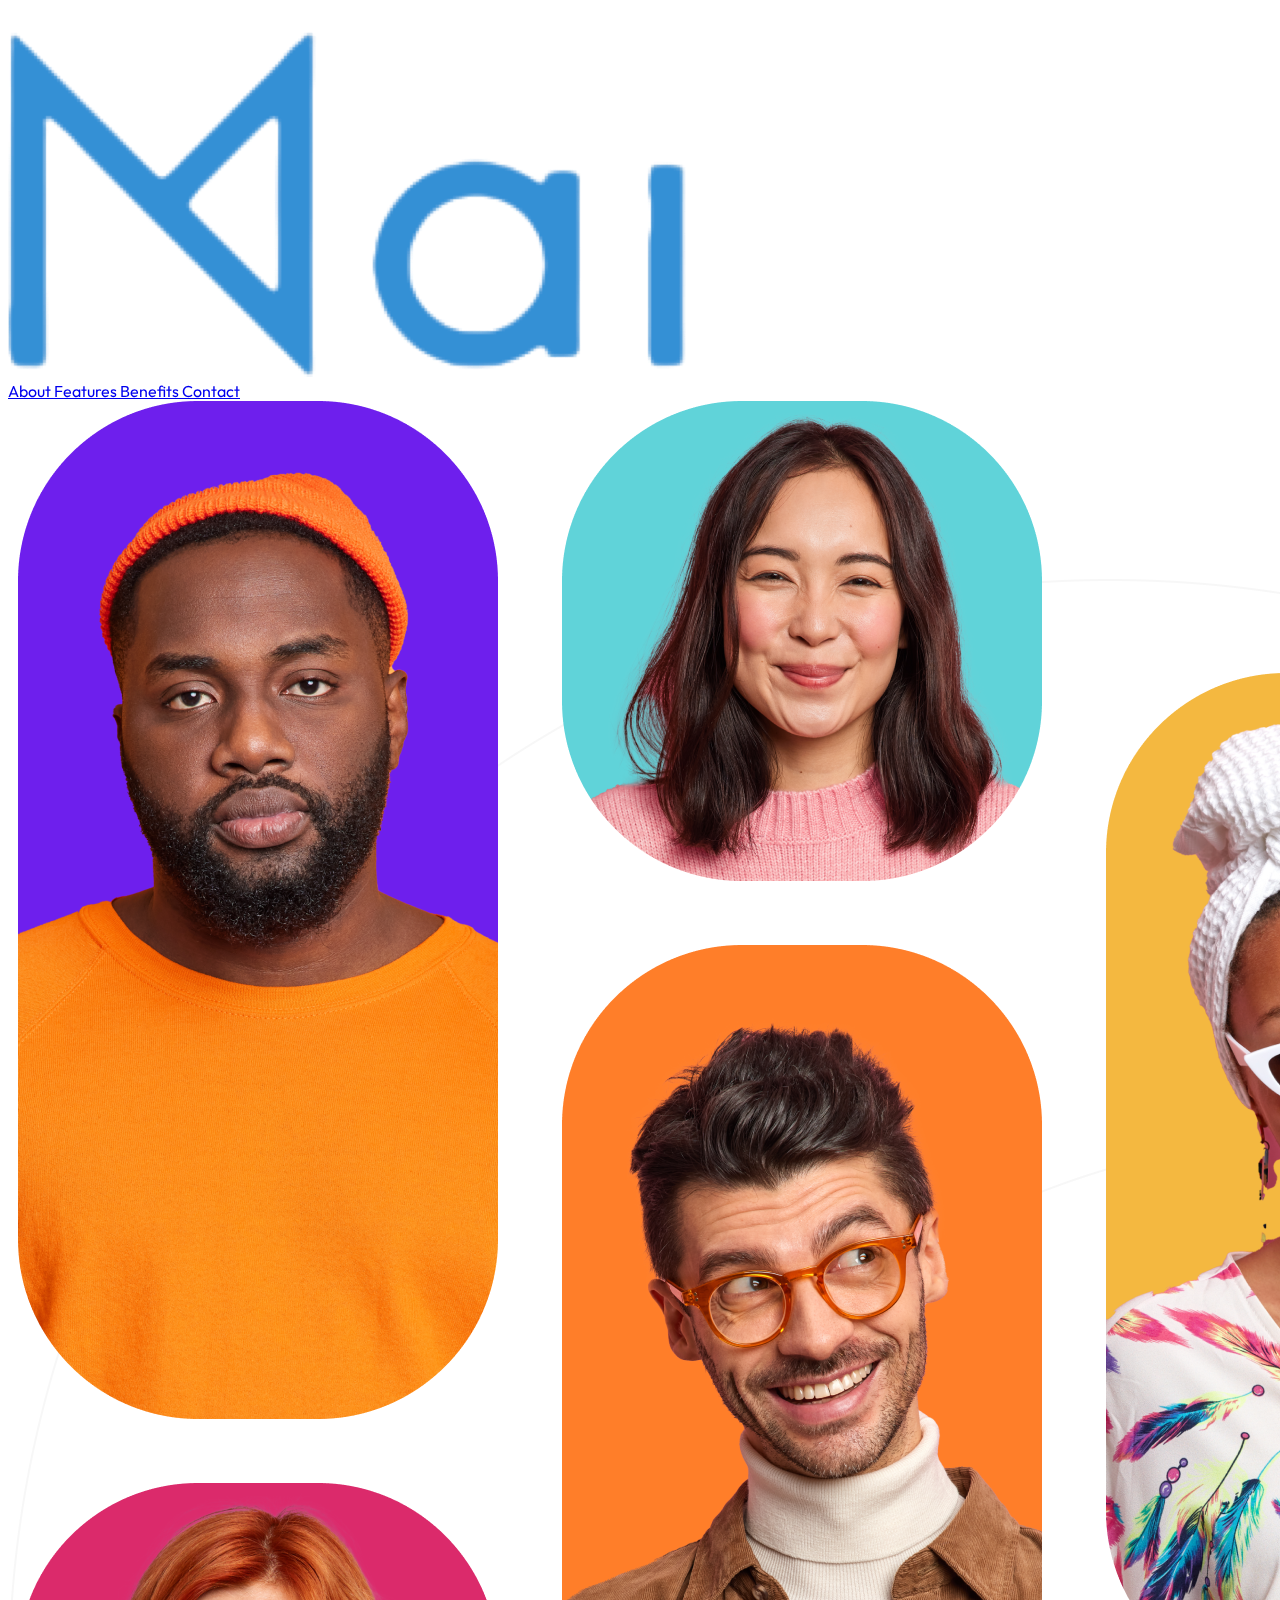
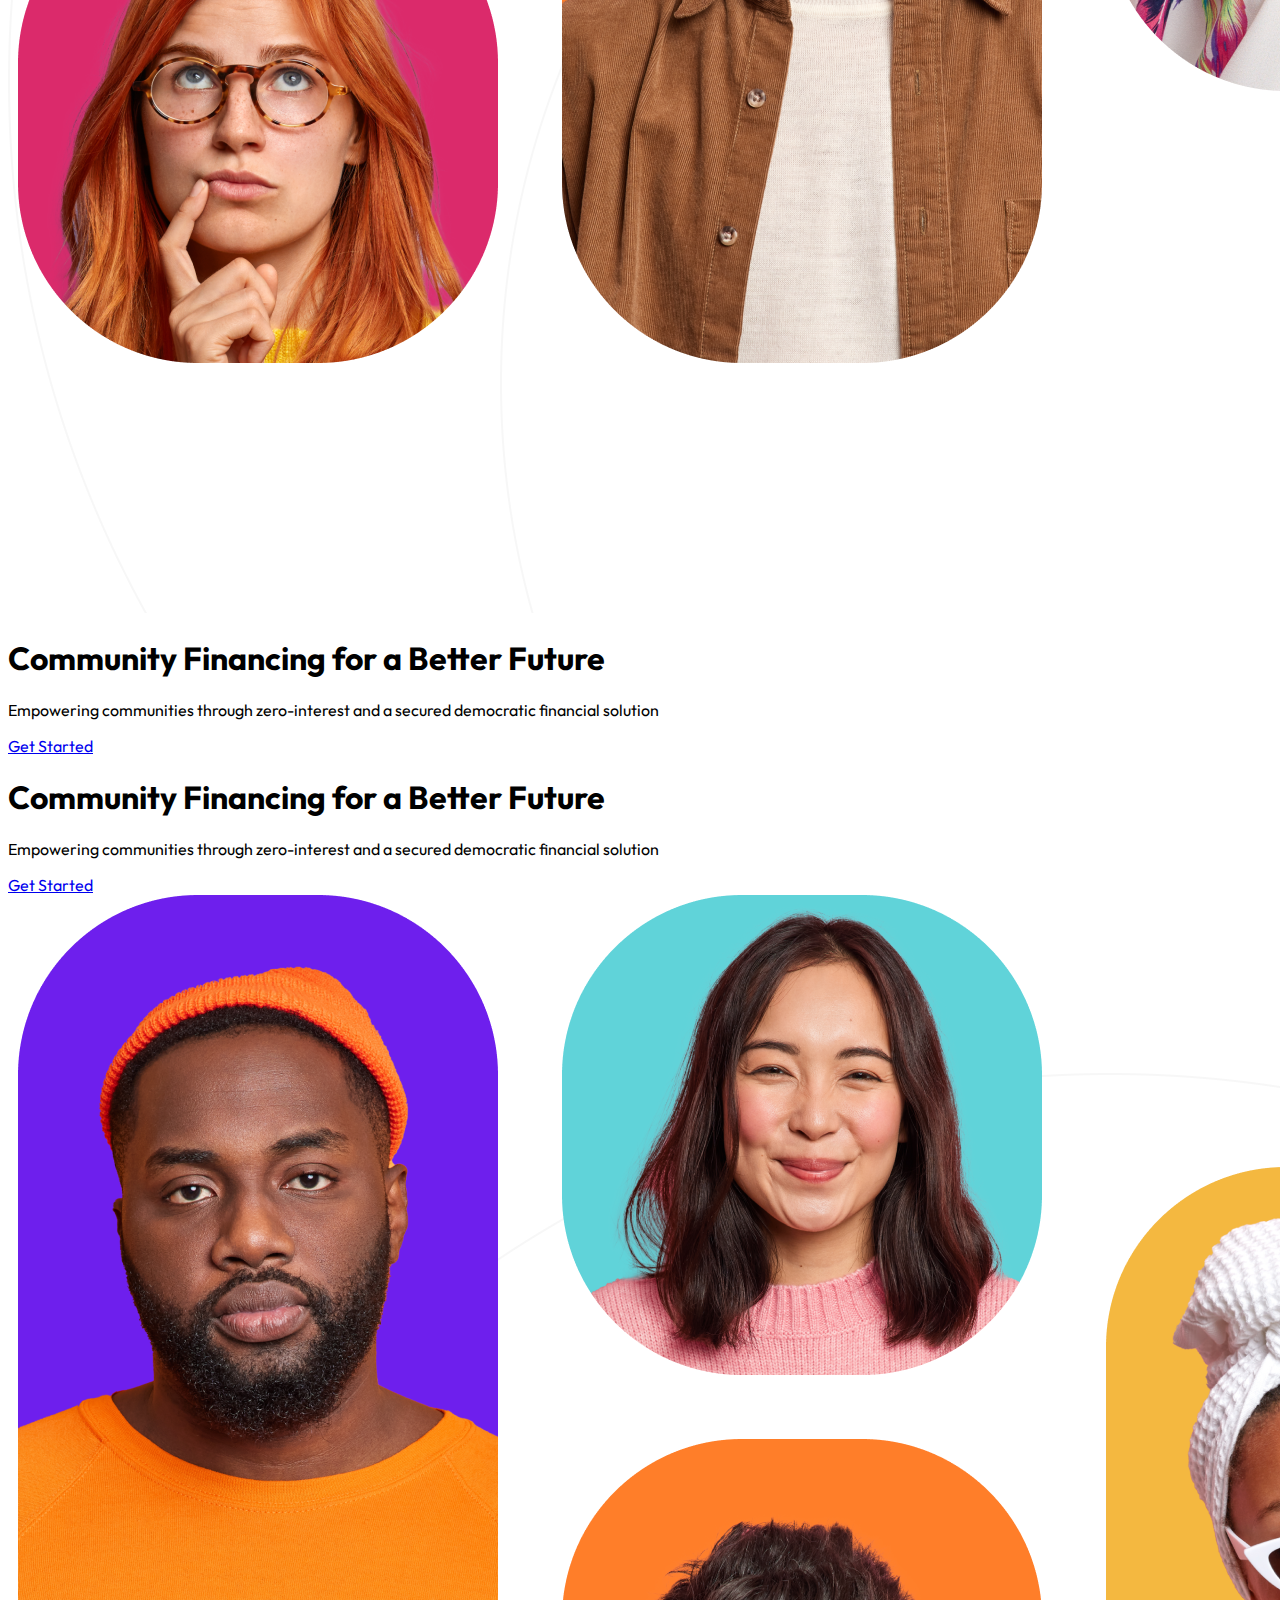
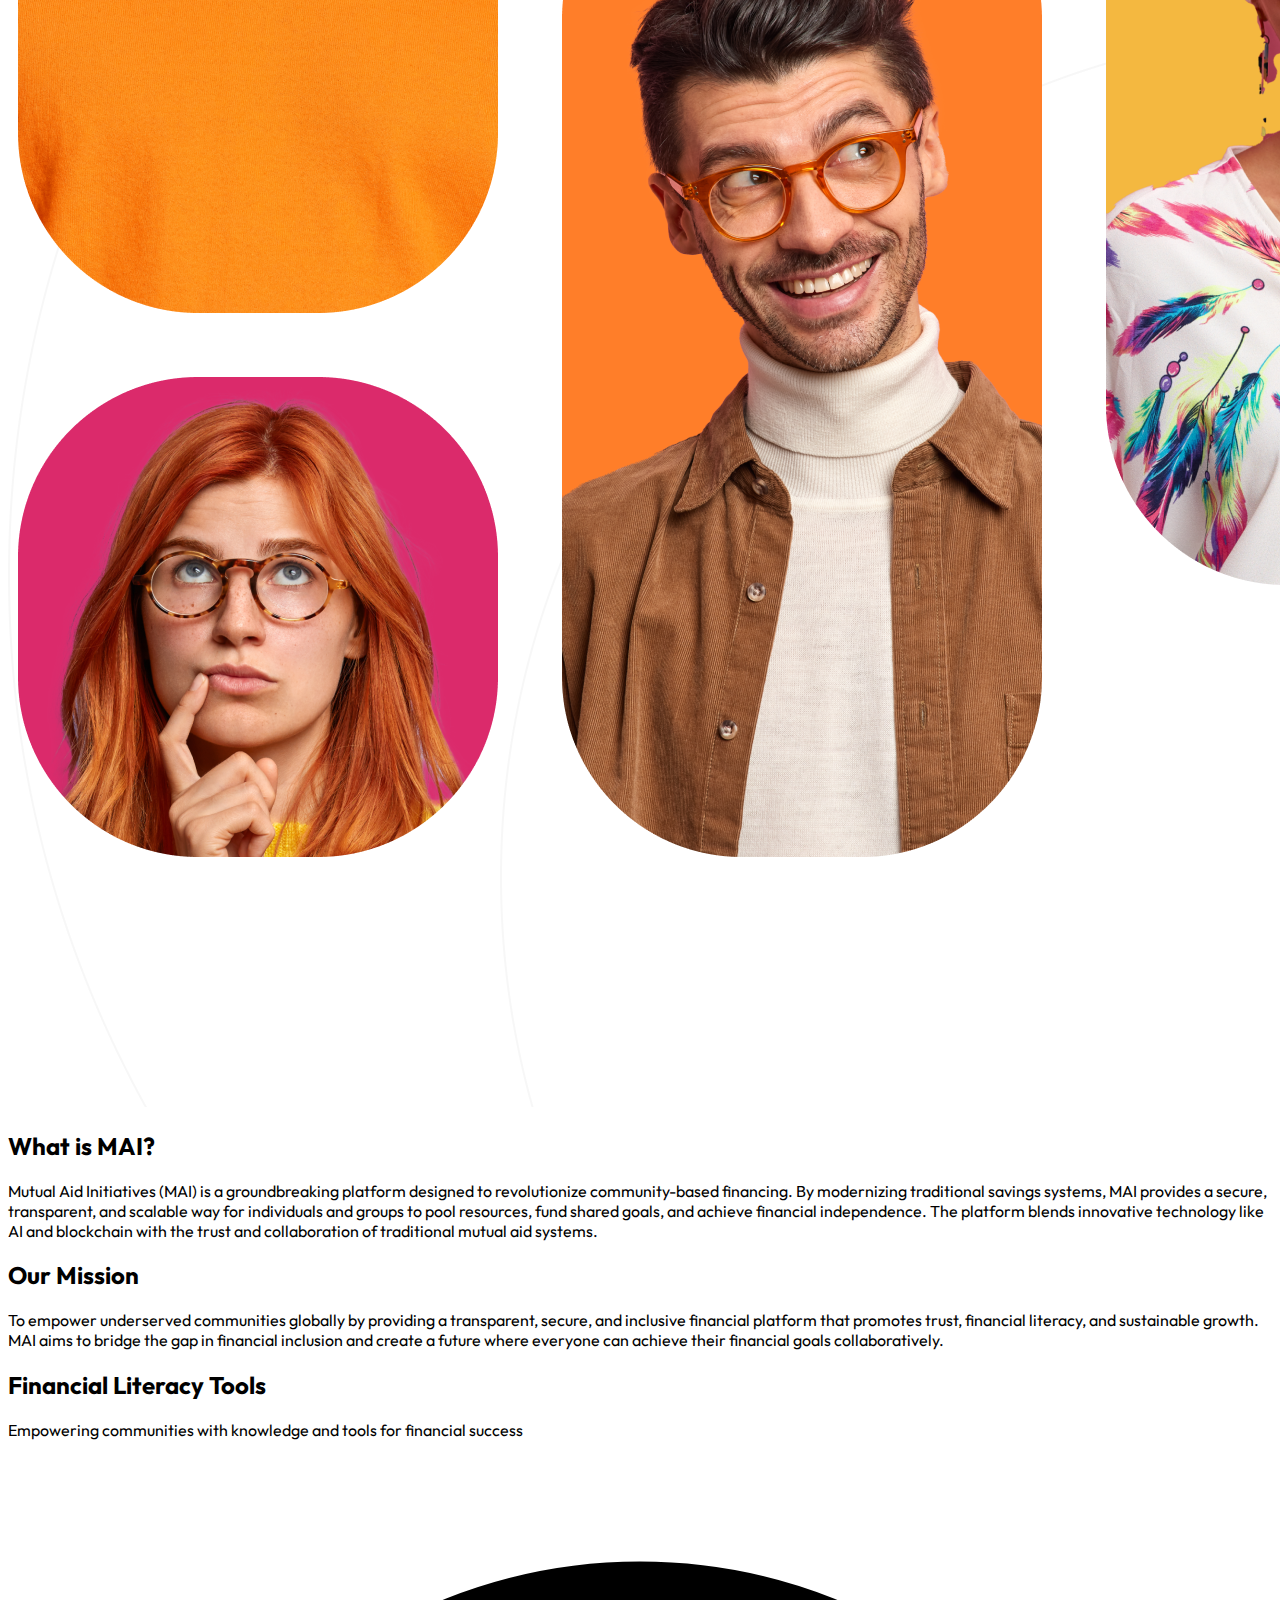
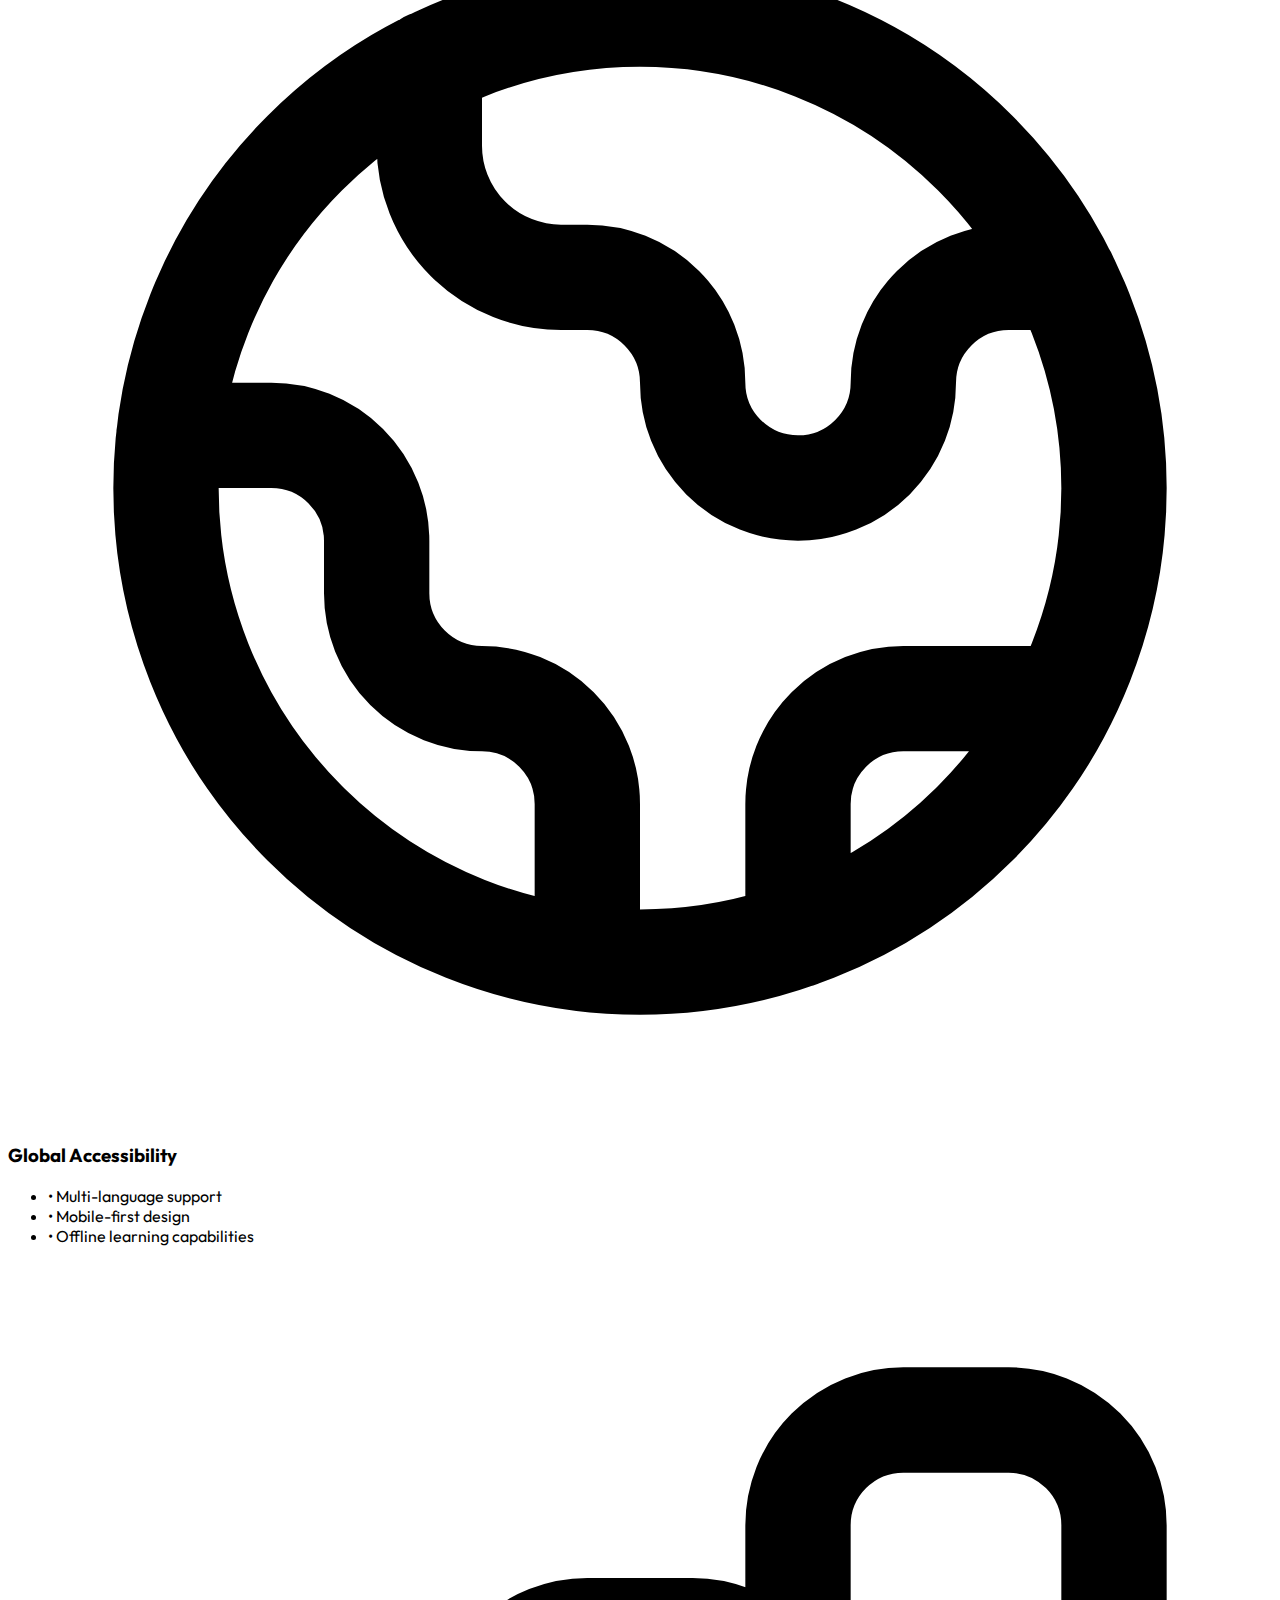
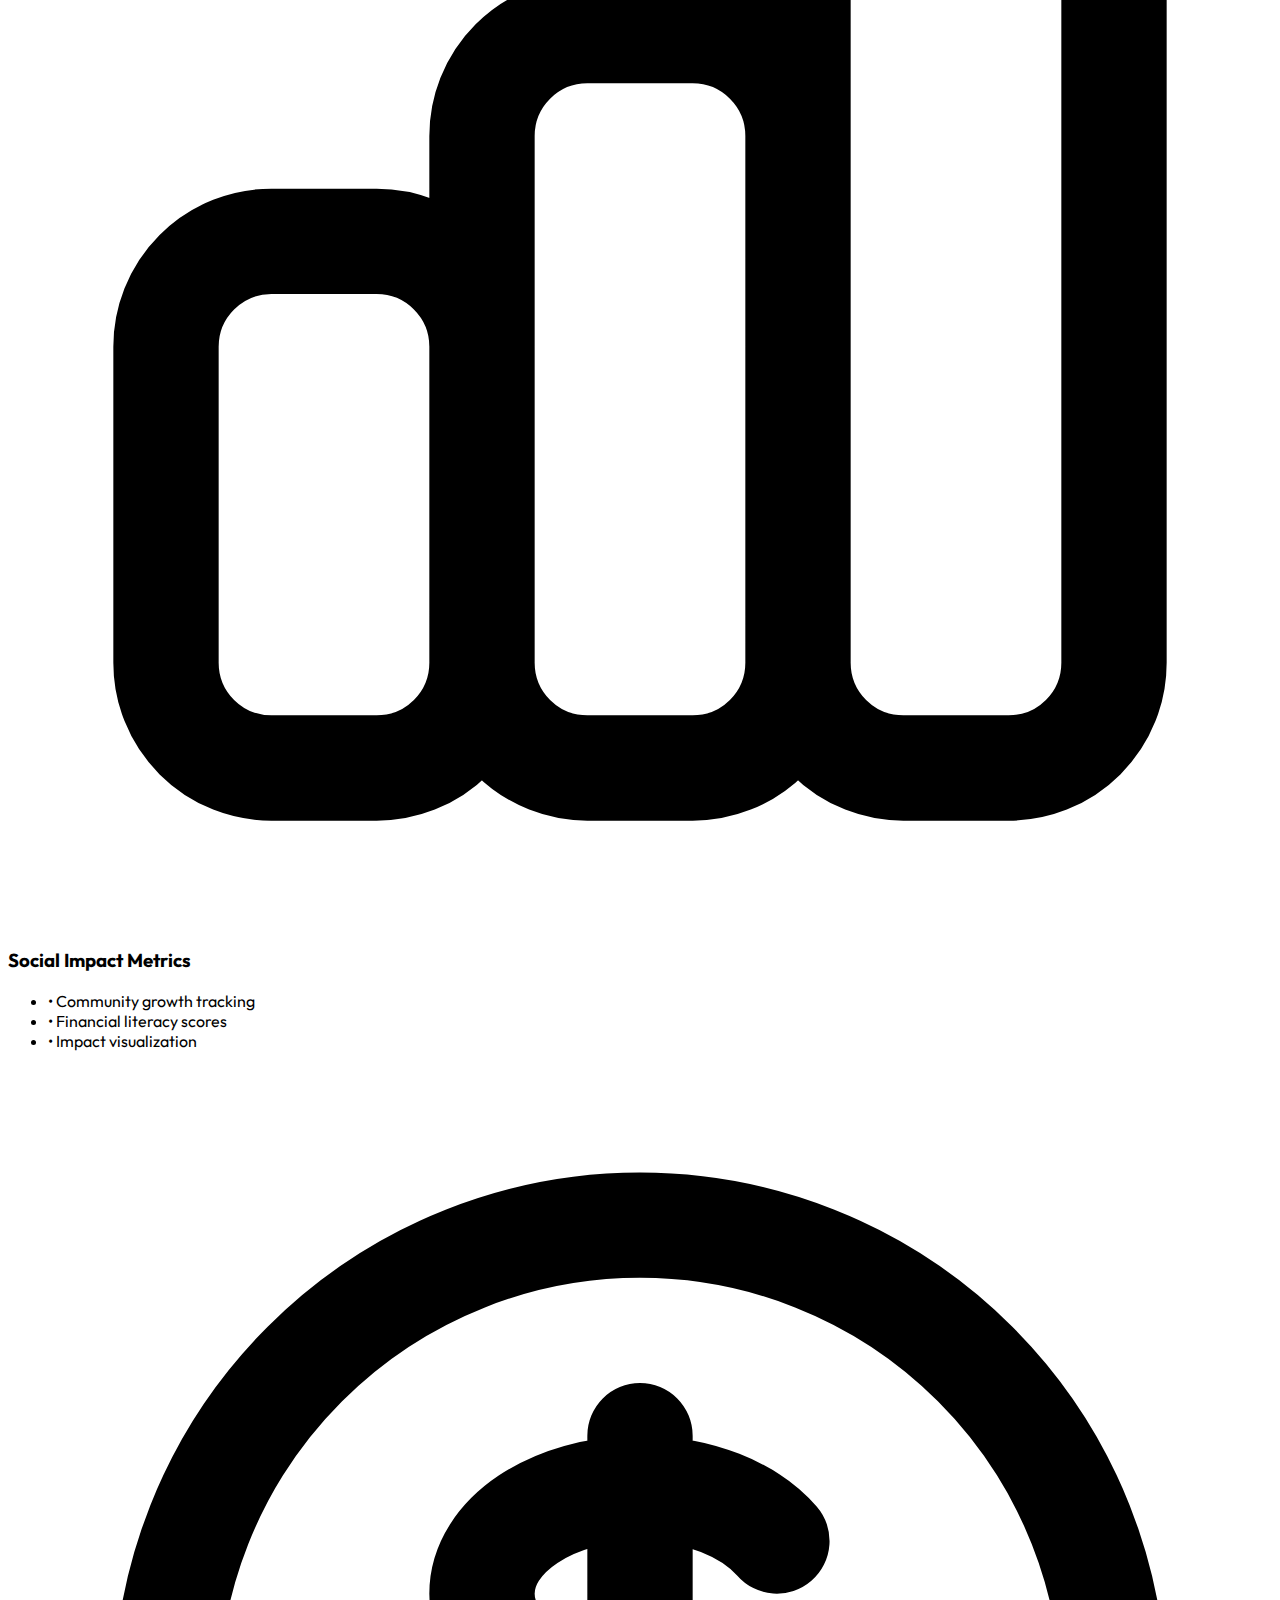
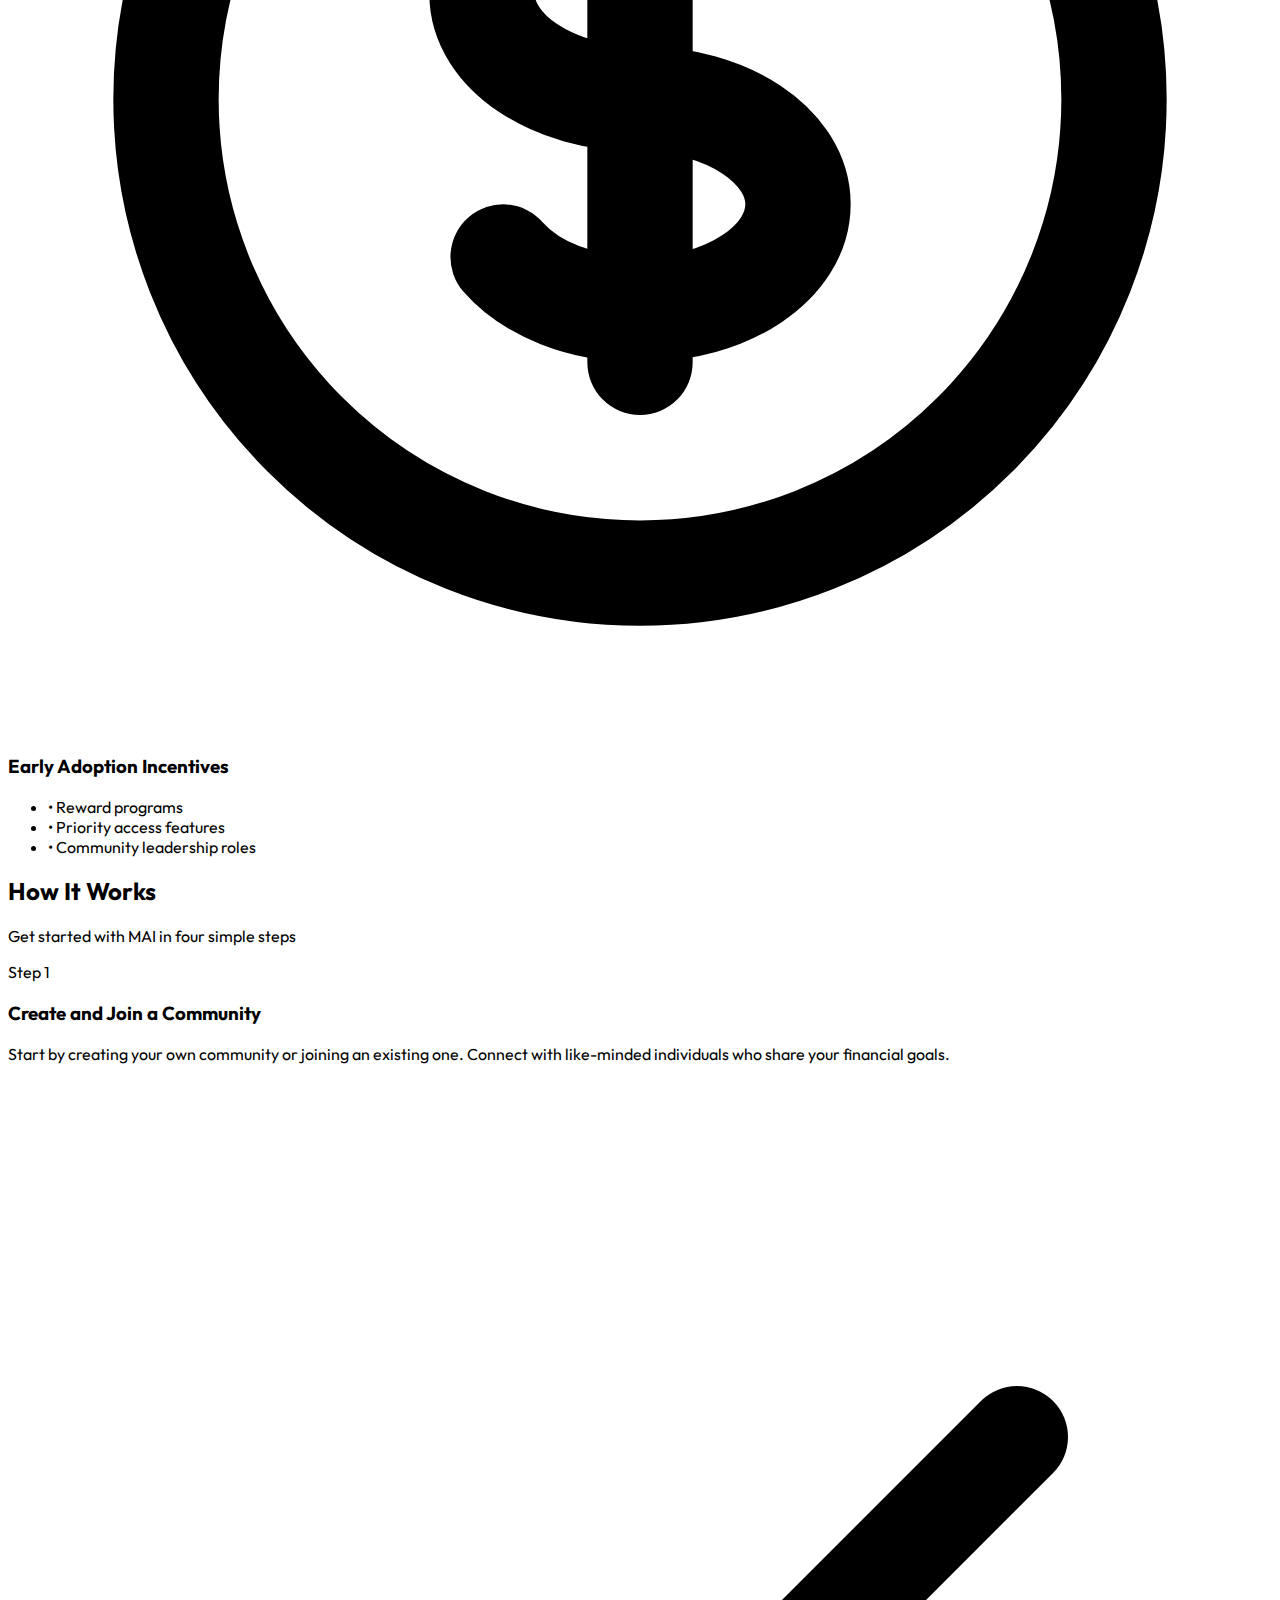
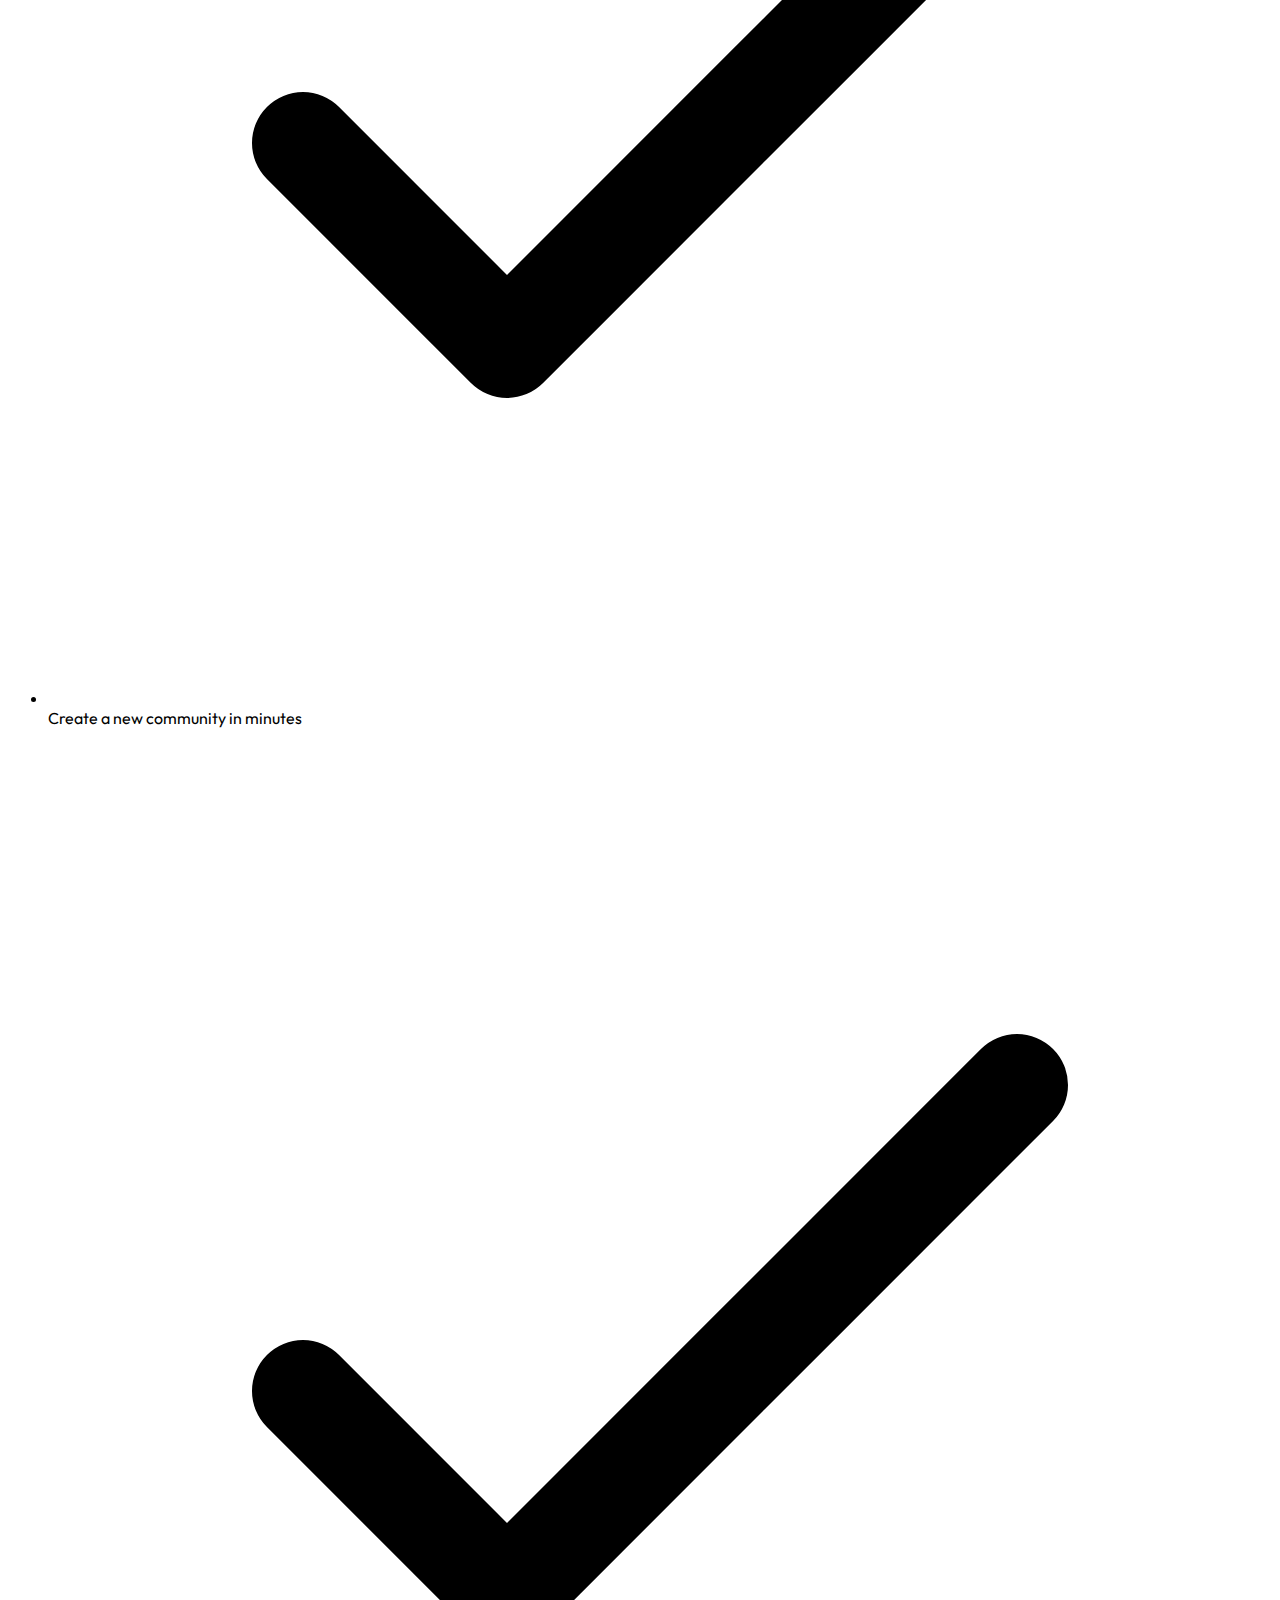
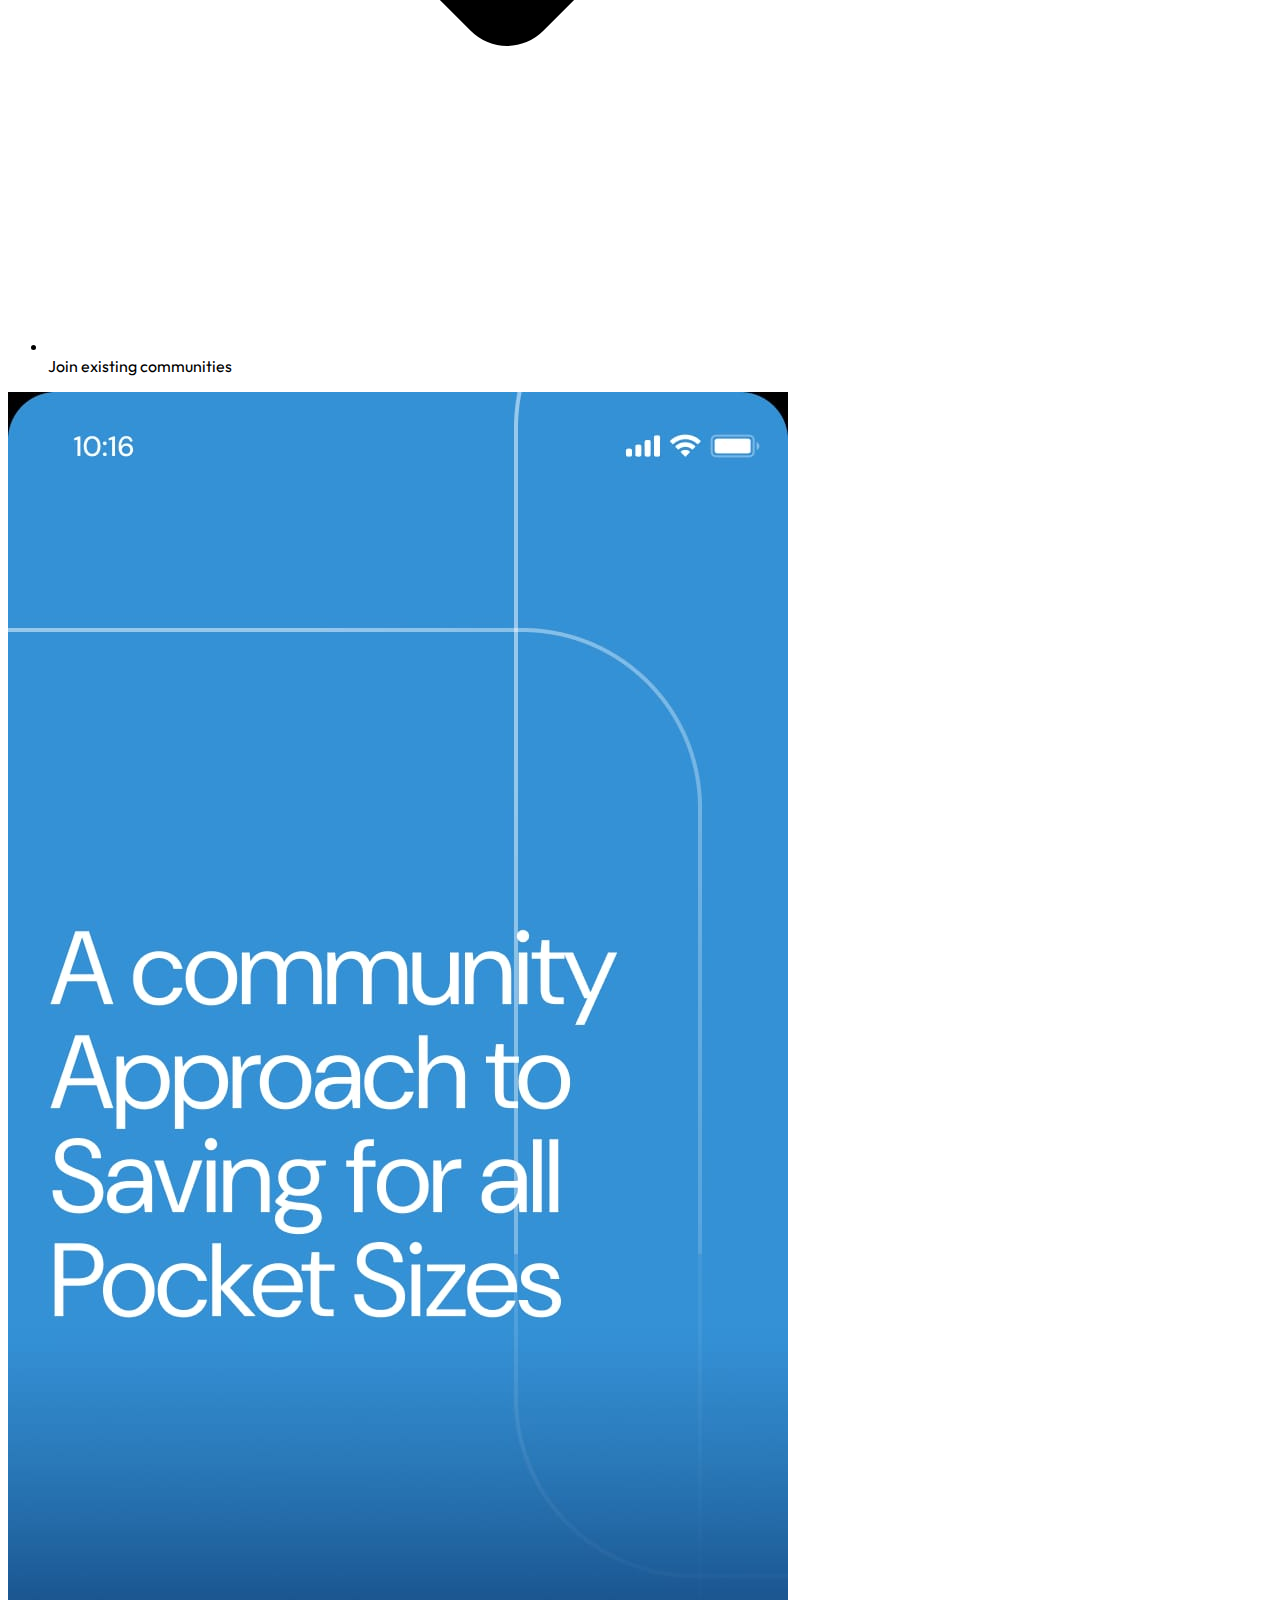
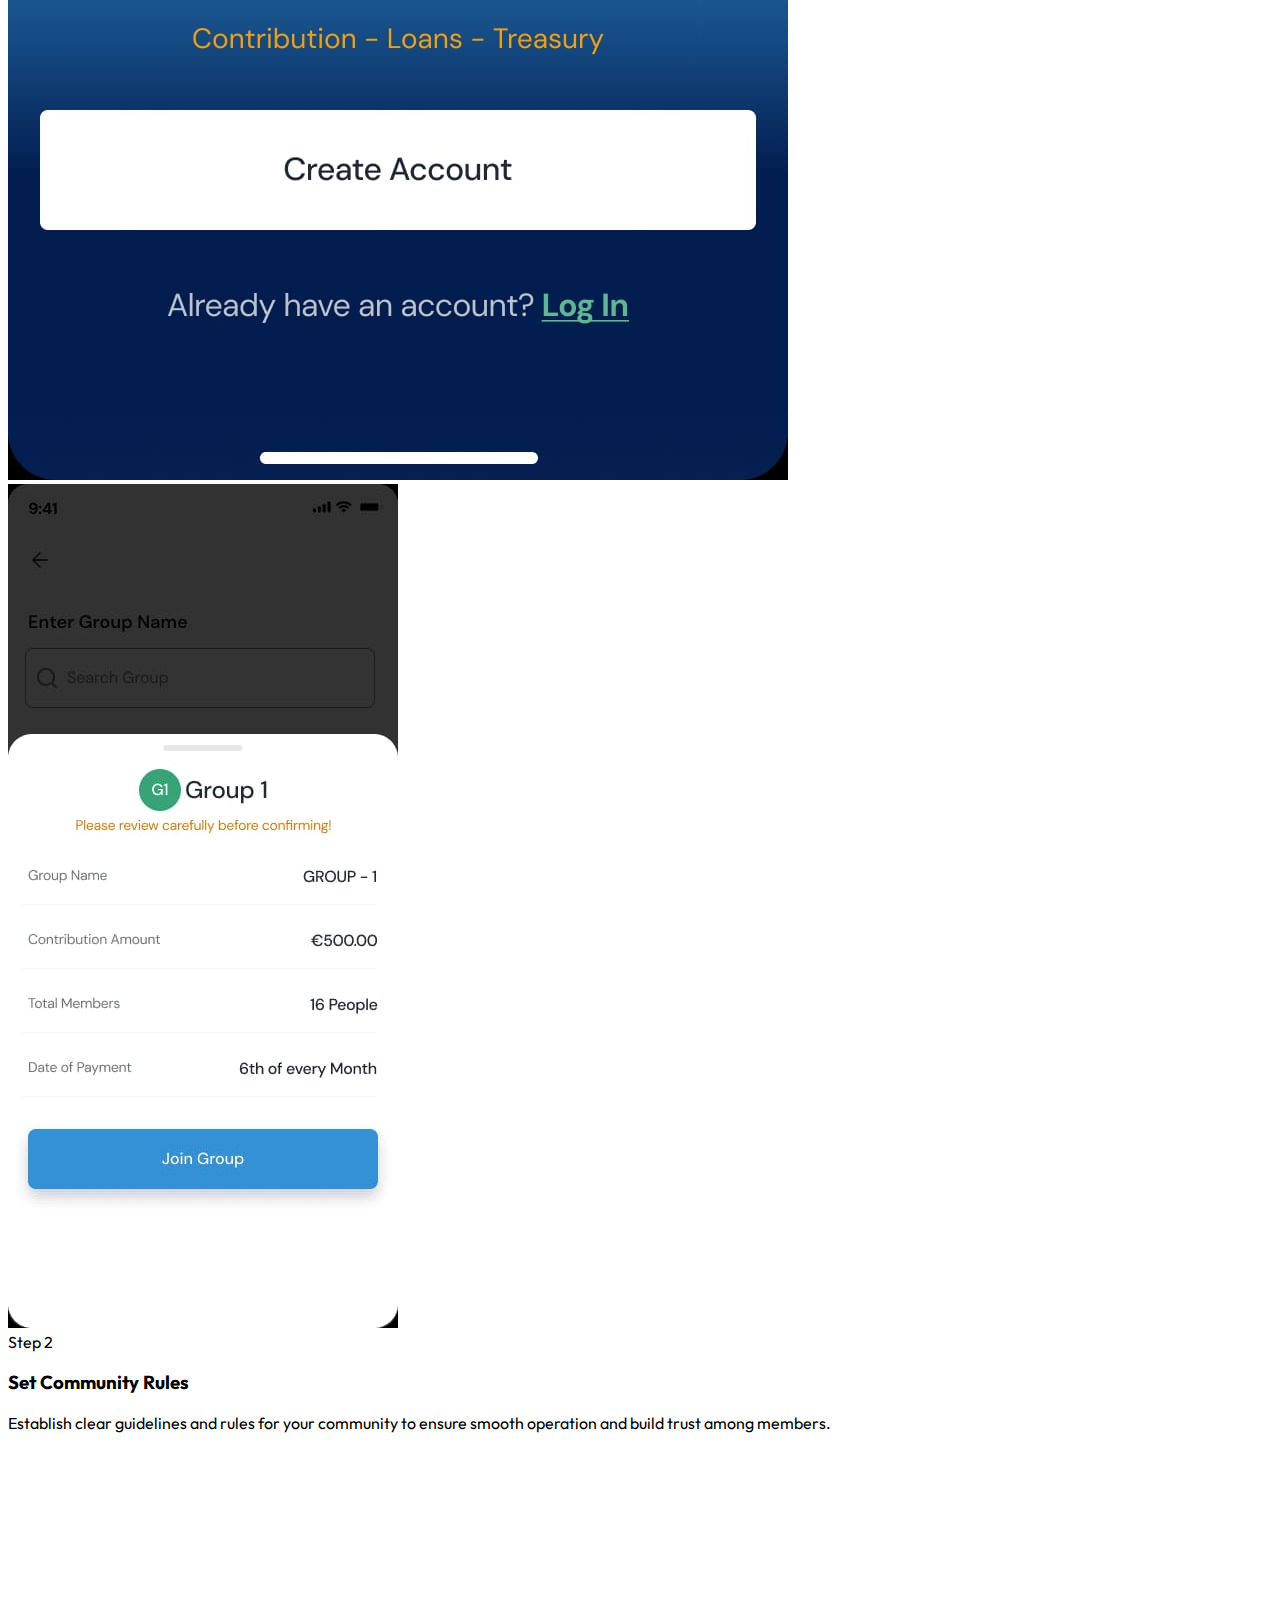
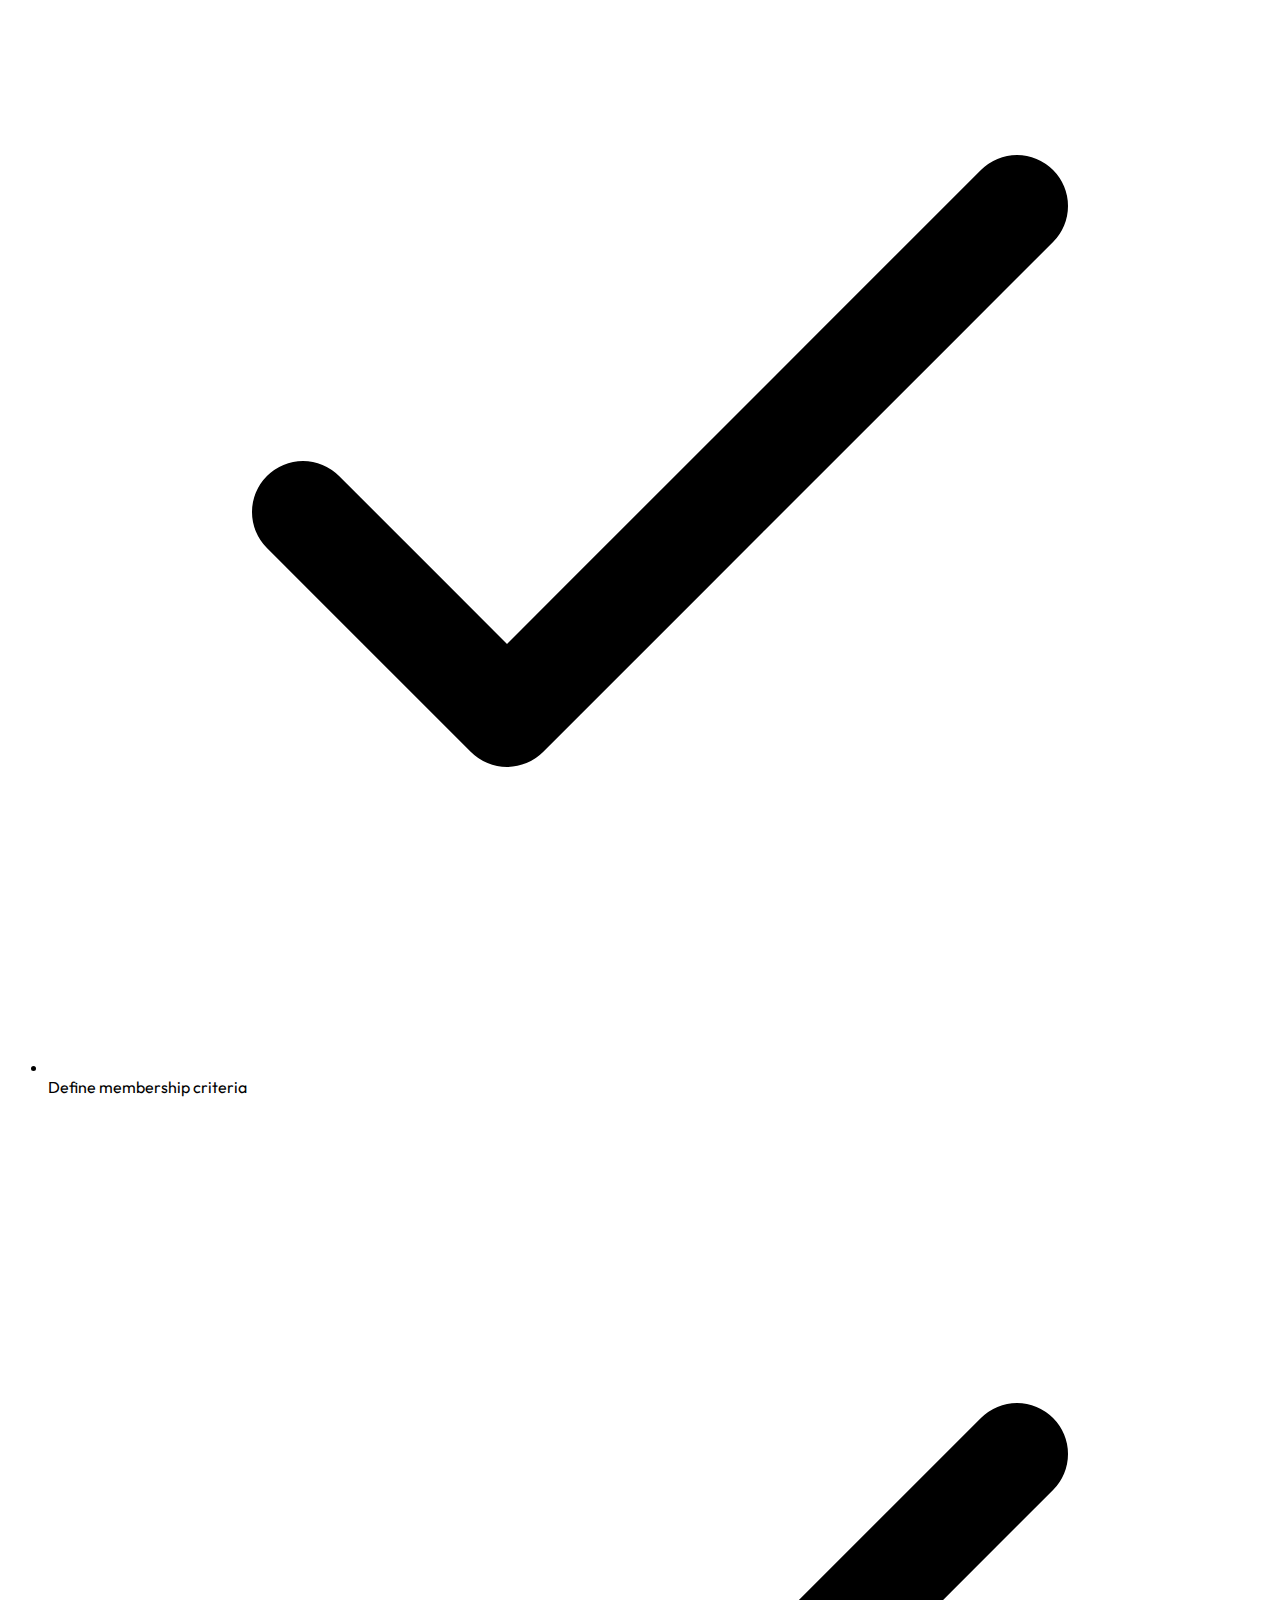
==== index.html @ c0c69950 "MAI initial commit" ====
<!DOCTYPE html>
<html lang="en">
  <head>
    <meta charset="UTF-8" />
    <meta name="viewport" content="width=device-width, initial-scale=1.0" />
    <title>MAI -Community Financing</title>
    <link rel="preconnect" href="https://fonts.googleapis.com" />
    <link rel="preconnect" href="https://fonts.gstatic.com" crossorigin />
    <link
      href="https://fonts.googleapis.com/css2?family=Outfit:wght@100..900&display=swap"
      rel="stylesheet"
    />
    <link rel="stylesheet" href="style.css" />
    <script src="https://cdn.tailwindcss.com"></script>
    <script
      defer
      src="https://unpkg.com/alpinejs@3.x.x/dist/cdn.min.js"
    ></script>
    <script>
      tailwind.config = {
        theme: {
          extend: {
            colors: {
              brand: {
                DEFAULT: "#2585CD",
                dark: "#1f6ca3", // Darker shade for hover states
                light: "#3497df", // Lighter shade for hover states
                50: "#f0f7fc", // Very light shade
                100: "#e1eef9",
                200: "#b3d7f2",
                300: "#85c0eb",
                400: "#57a9e4",
                500: "#2585CD", // Main brand color
                600: "#1f6ca3",
                700: "#195380",
                800: "#133a5c",
                900: "#0d2138",
              },
            },
          },
        },
      };
    </script>
  </head>
  <body>
    <!-- Back to Top Button -->
    <button
      onclick="window.scrollTo({top: 0})"
      class="back-to-top fixed bottom-8 right-8 bg-brand-500 text-white p-3 rounded-full shadow-lg hover:bg-brand-600 focus:outline-none z-50"
      id="backToTop"
      aria-label="Back to top"
    >
      <svg
        xmlns="http://www.w3.org/2000/svg"
        class="h-6 w-6"
        fill="none"
        viewBox="0 0 24 24"
        stroke="currentColor"
      >
        <path
          stroke-linecap="round"
          stroke-linejoin="round"
          stroke-width="2"
          d="M5 10l7-7m0 0l7 7m-7-7v18"
        />
      </svg>
    </button>

    <script>
      // Back to Top Button Functionality
      const backToTopButton = document.getElementById("backToTop");

      window.addEventListener("scroll", () => {
        if (window.pageYOffset > 300) {
          // Show button after scrolling 300px
          backToTopButton.classList.add("show");
        } else {
          backToTopButton.classList.remove("show");
        }
      });
    </script>

    <!-- Navigation -->
    <nav class="shadow-lg fixed w-full z-50">
      <div class="max-w-7xl mx-auto px-4 sm:px-6 lg:px-8">
        <div class="flex justify-between h-16">
          <!-- Logo and primary nav -->
          <div class="flex">
            <div class="flex-shrink-0 flex items-center">
              <a href="index.html" class="text-2xl font-bold text-brand-600">
                <img src="/images/12 short.png" alt="MAI" class="h-8" />
              </a>
            </div>
          </div>
          <!-- Primary Nav -->
          <div class="hidden md:flex md:items-center md:space-x-4">
            <a
              href="index.html#about"
              class="inline-flex items-center px-1 pt-1 text-lg font-medium text-gray-700 hover:text-brand-600 border-b-2 border-transparent hover:border-brand-600"
            >
              About
            </a>
            <a
              href="features.html"
              class="inline-flex items-center px-1 pt-1 text-lg font-medium text-gray-700 hover:text-brand-600 border-b-2 border-transparent hover:border-brand-600"
            >
              Features
            </a>
            <a
              href="benefits.html"
              class="inline-flex items-center px-1 pt-1 text-lg font-medium text-gray-700 hover:text-brand-600 border-b-2 border-transparent hover:border-brand-600"
            >
              Benefits
            </a>
            <a
              href="index.html#contact"
              class="inline-flex items-center px-1 pt-1 text-lg font-medium text-gray-700 hover:text-brand-600 border-b-2 border-transparent hover:border-brand-600"
            >
              Contact
            </a>
          </div>
        </div>
      </div>
    </nav>

    <!-- Add padding to the hero section to account for fixed navbar -->
    <div class="pt-16">
      <!-- Hero Section -->
      <div class="relative h-screen">
        <!-- Background Image with Overlay -->
        <div class="absolute inset-0">
          <img
            src="/images/content.png"
            alt="Community"
            class="w-full h-full object-cover"
          />
          <div
            class="absolute inset-0 bg-gradient-to-r from-black/70 to-black/50"
          ></div>
        </div>

        <!-- Hero  Content -->
        <div class="relative h-full flex items-center justify-center">
          <div class="text-center px-4 sm:px-6 lg:px-8">
            <h1
              class="text-4xl sm:text-5xl md:text-6xl font-bold text-white mb-6"
            >
              Community Financing for a Better Future
            </h1>
            <p class="text-xl sm:text-2xl text-gray-200 mb-8 max-w-3xl mx-auto">
              Empowering communities through zero-interest and a secured
              democratic financial solution
            </p>
            <a
              href="#"
              class="bg-brand-600 text-white px-8 py-4 rounded-lg text-lg font-semibold hover:bg-brand-700 transition duration-300 ease-in-out transform hover:-translate-y-1"
            >
              Get Started
            </a>
          </div>
        </div>
      </div>
      <!-- Hero Section -->
      <div
        class="relative h-screen flex items-center justify-center bg-gradient-to-r from-blue-900 to-teal-500"
      >
        <div class="max-w-7xl mx-auto px-4 sm:px-6 lg:px-8 w-full">
          <div class="grid grid-cols-1 md:grid-cols-2 gap-8">
            <!-- Text Column -->
            <div class="flex flex-col justify-center">
              <h1
                class="text-4xl sm:text-5xl md:text-6xl font-bold text-white mb-6"
              >
                Community Financing for a Better Future
              </h1>
              <p class="text-xl sm:text-2xl text-white mb-8">
                Empowering communities through zero-interest and a secured
                democratic financial solution
              </p>
              <a
                href="#"
                class="inline-block bg-brand-600 text-white px-4 py-2 rounded-lg text-lg text-center font-semibold hover:bg-brand-700 transition duration-300 ease-in-out transform hover:-translate-y-1 w-50"
              >
                Get Started
              </a>
            </div>
            <!-- Image Column -->
            <div class="flex items-center justify-center">
              <img
                src="images/content.png"
                alt="Community"
                class="w-full h-full object-cover"
              />
            </div>
          </div>
        </div>
      </div>
      <!-- About Us Section -->
      <div id="about" class="py-16 px-4 sm:px-6 lg:px-8 bg-white">
        <div class="max-w-7xl mx-auto">
          <!-- What is MAI? Section -->
          <div class="mb-12">
            <h2 class="text-3xl sm:text-4xl font-bold text-gray-900 mb-6">
              What is MAI?
            </h2>
            <p class="text-lg text-gray-700 leading-relaxed max-w-4xl">
              Mutual Aid Initiatives (MAI) is a groundbreaking platform designed
              to revolutionize community-based financing. By modernizing
              traditional savings systems, MAI provides a secure, transparent,
              and scalable way for individuals and groups to pool resources,
              fund shared goals, and achieve financial independence. The
              platform blends innovative technology like AI and blockchain with
              the trust and collaboration of traditional mutual aid systems.
            </p>
          </div>

          <!-- Mission Statement Section -->
          <div>
            <h2 class="text-3xl sm:text-4xl font-bold text-gray-900 mb-6">
              Our Mission
            </h2>
            <p class="text-lg text-gray-700 leading-relaxed max-w-4xl">
              To empower underserved communities globally by providing a
              transparent, secure, and inclusive financial platform that
              promotes trust, financial literacy, and sustainable growth. MAI
              aims to bridge the gap in financial inclusion and create a future
              where everyone can achieve their financial goals collaboratively.
            </p>
          </div>
        </div>
      </div>

      <!-- Financial Literacy Tools Section -->
      <div class="py-16 px-4 sm:px-6 lg:px-8 bg-white">
        <div class="max-w-7xl mx-auto">
          <div class="text-center mb-12">
            <h2 class="text-3xl sm:text-4xl font-bold text-gray-900 mb-4">
              Financial Literacy Tools
            </h2>
            <p class="text-xl text-gray-600 max-w-3xl mx-auto">
              Empowering communities with knowledge and tools for financial
              success
            </p>
          </div>

          <div class="grid grid-cols-1 md:grid-cols-3 gap-10">
            <!-- Global Accessibility -->
            <div class="relative group">
              <div
                class="bg-gradient-to-br from-brand-50 to-brand-100 rounded-2xl p-8 transition-all duration-300 hover:shadow-lg"
              >
                <div class="text-brand-600 mb-4">
                  <svg
                    xmlns="http://www.w3.org/2000/svg"
                    class="h-12 w-12"
                    fill="none"
                    viewBox="0 0 24 24"
                    stroke="currentColor"
                  >
                    <path
                      stroke-linecap="round"
                      stroke-linejoin="round"
                      stroke-width="2"
                      d="M3.055 11H5a2 2 0 012 2v1a2 2 0 002 2 2 2 0 012 2v2.945M8 3.935V5.5A2.5 2.5 0 0010.5 8h.5a2 2 0 012 2 2 2 0 104 0 2 2 0 012-2h1.064M15 20.488V18a2 2 0 012-2h3.064M21 12a9 9 0 11-18 0 9 9 0 0118 0z"
                    />
                  </svg>
                </div>
                <h3 class="text-2xl font-bold text-gray-900 mb-4">
                  Global Accessibility
                </h3>
                <ul class="space-y-3 text-gray-600">
                  <li class="flex items-start">
                    <span class="mr-2">•</span>
                    Multi-language support
                  </li>
                  <li class="flex items-start">
                    <span class="mr-2">•</span>
                    Mobile-first design
                  </li>
                  <li class="flex items-start">
                    <span class="mr-2">•</span>
                    Offline learning capabilities
                  </li>
                </ul>
              </div>
            </div>

            <!-- Social Impact Metrics -->
            <div class="relative group">
              <div
                class="bg-gradient-to-br from-brand-50 to-brand-100 rounded-2xl p-8 transition-all duration-300 hover:shadow-lg"
              >
                <div class="text-brand-600 mb-4">
                  <svg
                    xmlns="http://www.w3.org/2000/svg"
                    class="h-12 w-12"
                    fill="none"
                    viewBox="0 0 24 24"
                    stroke="currentColor"
                  >
                    <path
                      stroke-linecap="round"
                      stroke-linejoin="round"
                      stroke-width="2"
                      d="M9 19v-6a2 2 0 00-2-2H5a2 2 0 00-2 2v6a2 2 0 002 2h2a2 2 0 002-2zm0 0V9a2 2 0 012-2h2a2 2 0 012 2v10m-6 0a2 2 0 002 2h2a2 2 0 002-2m0 0V5a2 2 0 012-2h2a2 2 0 012 2v14a2 2 0 01-2 2h-2a2 2 0 01-2-2z"
                    />
                  </svg>
                </div>
                <h3 class="text-2xl font-bold text-gray-900 mb-4">
                  Social Impact Metrics
                </h3>
                <ul class="space-y-3 text-gray-600">
                  <li class="flex items-start">
                    <span class="mr-2">•</span>
                    Community growth tracking
                  </li>
                  <li class="flex items-start">
                    <span class="mr-2">•</span>
                    Financial literacy scores
                  </li>
                  <li class="flex items-start">
                    <span class="mr-2">•</span>
                    Impact visualization
                  </li>
                </ul>
              </div>
            </div>

            <!-- Early Adoption Incentives -->
            <div class="relative group">
              <div
                class="bg-gradient-to-br from-brand-50 to-brand-100 rounded-2xl p-8 transition-all duration-300 hover:shadow-lg"
              >
                <div class="text-brand-600 mb-4">
                  <svg
                    xmlns="http://www.w3.org/2000/svg"
                    class="h-12 w-12"
                    fill="none"
                    viewBox="0 0 24 24"
                    stroke="currentColor"
                  >
                    <path
                      stroke-linecap="round"
                      stroke-linejoin="round"
                      stroke-width="2"
                      d="M12 8c-1.657 0-3 .895-3 2s1.343 2 3 2 3 .895 3 2-1.343 2-3 2m0-8c1.11 0 2.08.402 2.599 1M12 8V7m0 1v8m0 0v1m0-1c-1.11 0-2.08-.402-2.599-1M21 12a9 9 0 11-18 0 9 9 0 0118 0z"
                    />
                  </svg>
                </div>
                <h3 class="text-2xl font-bold text-gray-900 mb-4">
                  Early Adoption Incentives
                </h3>
                <ul class="space-y-3 text-gray-600">
                  <li class="flex items-start">
                    <span class="mr-2">•</span>
                    Reward programs
                  </li>
                  <li class="flex items-start">
                    <span class="mr-2">•</span>
                    Priority access features
                  </li>
                  <li class="flex items-start">
                    <span class="mr-2">•</span>
                    Community leadership roles
                  </li>
                </ul>
              </div>
            </div>
          </div>
        </div>
      </div>

      <!-- How It Works Section -->
      <div class="py-16 px-4 sm:px-6 lg:px-8 bg-gray-50">
        <div class="max-w-7xl mx-auto">
          <div class="text-center mb-16">
            <h2 class="text-3xl sm:text-4xl font-bold text-gray-900 mb-4">
              How It Works
            </h2>
            <p class="text-xl text-gray-600 max-w-3xl mx-auto">
              Get started with MAI in four simple steps
            </p>
          </div>

          <div class="space-y-24">
            <!-- Step 1: Create and Join -->
            <div
              class="flex flex-col md:flex-row justify-center items-center gap-8 md:gap-16"
            >
              <div class="w-full md:w-1/2 order-2 md:order-1">
                <div class="bg-white rounded-2xl shadow-lg p-8">
                  <div class="text-brand-600 mb-4">
                    <span
                      class="inline-block px-4 py-2 rounded-full bg-brand-100 text-brand-600 text-sm font-semibold"
                    >
                      Step 1
                    </span>
                  </div>
                  <h3 class="text-2xl font-bold text-gray-900 mb-4">
                    Create and Join a Community
                  </h3>
                  <p class="text-gray-600 mb-6">
                    Start by creating your own community or joining an existing
                    one. Connect with like-minded individuals who share your
                    financial goals.
                  </p>
                  <ul class="space-y-3 text-gray-600">
                    <li class="flex items-start">
                      <svg
                        class="h-6 w-6 text-brand-500 mr-2"
                        fill="none"
                        viewBox="0 0 24 24"
                        stroke="currentColor"
                      >
                        <path
                          stroke-linecap="round"
                          stroke-linejoin="round"
                          stroke-width="2"
                          d="M5 13l4 4L19 7"
                        />
                      </svg>
                      Create a new community in minutes
                    </li>
                    <li class="flex items-start">
                      <svg
                        class="h-6 w-6 text-brand-500 mr-2"
                        fill="none"
                        viewBox="0 0 24 24"
                        stroke="currentColor"
                      >
                        <path
                          stroke-linecap="round"
                          stroke-linejoin="round"
                          stroke-width="2"
                          d="M5 13l4 4L19 7"
                        />
                      </svg>
                      Join existing communities
                    </li>
                  </ul>
                </div>
              </div>
              <div class="order-1 md:order-2">
                <img
                  src="./images/join-a-community.jpeg"
                  alt="Create Community Interface"
                  class="rounded-2xl h-[500px] object-contain"
                />
              </div>
            </div>

            <!-- Step 2: Set Rules -->
            <div
              class="flex flex-col md:flex-row justify-center items-center gap-8 md:gap-16"
            >
              <div>
                <img
                  src="./images/community-rules.jpeg"
                  alt="Rules Setup Interface"
                  class="rounded-2xl h-[500px] object-contain"
                />
              </div>
              <div class="w-full md:w-1/2">
                <div class="bg-white rounded-2xl shadow-lg p-8">
                  <div class="text-brand-600 mb-4">
                    <span
                      class="inline-block px-4 py-2 rounded-full bg-brand-100 text-brand-600 text-sm font-semibold"
                    >
                      Step 2
                    </span>
                  </div>
                  <h3 class="text-2xl font-bold text-gray-900 mb-4">
                    Set Community Rules
                  </h3>
                  <p class="text-gray-600 mb-6">
                    Establish clear guidelines and rules for your community to
                    ensure smooth operation and build trust among members.
                  </p>
                  <ul class="space-y-3 text-gray-600">
                    <li class="flex items-start">
                      <svg
                        class="h-6 w-6 text-brand-500 mr-2"
                        fill="none"
                        viewBox="0 0 24 24"
                        stroke="currentColor"
                      >
                        <path
                          stroke-linecap="round"
                          stroke-linejoin="round"
                          stroke-width="2"
                          d="M5 13l4 4L19 7"
                        />
                      </svg>
                      Define membership criteria
                    </li>
                    <li class="flex items-start">
                      <svg
                        class="h-6 w-6 text-brand-500 mr-2"
                        fill="none"
                        viewBox="0 0 24 24"
                        stroke="currentColor"
                      >
                        <path
                          stroke-linecap="round"
                          stroke-linejoin="round"
                          stroke-width="2"
                          d="M5 13l4 4L19 7"
                        />
                      </svg>
                      Set governance structure
                    </li>
                  </ul>
                </div>
              </div>
            </div>

            <!-- Step 3: Set Parameters -->
            <div
              class="flex flex-col md:flex-row justify-center items-center gap-8 md:gap-16"
            >
              <div class="w-full md:w-1/2 order-2 md:order-1">
                <div class="bg-white rounded-2xl shadow-lg p-8">
                  <div class="text-brand-600 mb-4">
                    <span
                      class="inline-block px-4 py-2 rounded-full bg-brand-100 text-brand-600 text-sm font-semibold"
                    >
                      Step 3
                    </span>
                  </div>
                  <h3 class="text-2xl font-bold text-gray-900 mb-4">
                    Set Pooling and Withdrawal Parameters
                  </h3>
                  <p class="text-gray-600 mb-6">
                    Configure contribution amounts, frequency, and withdrawal
                    rules that work for your community.
                  </p>
                  <ul class="space-y-3 text-gray-600">
                    <li class="flex items-start">
                      <svg
                        class="h-6 w-6 text-brand-500 mr-2"
                        fill="none"
                        viewBox="0 0 24 24"
                        stroke="currentColor"
                      >
                        <path
                          stroke-linecap="round"
                          stroke-linejoin="round"
                          stroke-width="2"
                          d="M5 13l4 4L19 7"
                        />
                      </svg>
                      Set contribution schedules
                    </li>
                    <li class="flex items-start">
                      <svg
                        class="h-6 w-6 text-brand-500 mr-2"
                        fill="none"
                        viewBox="0 0 24 24"
                        stroke="currentColor"
                      >
                        <path
                          stroke-linecap="round"
                          stroke-linejoin="round"
                          stroke-width="2"
                          d="M5 13l4 4L19 7"
                        />
                      </svg>
                      Define withdrawal criteria
                    </li>
                  </ul>
                </div>
              </div>
              <div class="order-1 md:order-2">
                <img
                  src="./images/parameter.jpeg"
                  alt="Parameters Setup Interface"
                  class="rounded-2xl h-[500px] object-contain"
                />
              </div>
            </div>

            <!-- Step 4: Pool and Receive -->
            <div
              class="flex flex-col md:flex-row justify-center items-center gap-8 md:gap-16"
            >
              <div>
                <img
                  src="./images/receive-fund.jpeg"
                  alt="Fund Management Interface"
                  class="rounded-2xl h-[500px] object-contain"
                />
              </div>
              <div class="w-full md:w-1/2">
                <div class="bg-white rounded-2xl shadow-lg p-8">
                  <div class="text-brand-600 mb-4">
                    <span
                      class="inline-block px-4 py-2 rounded-full bg-brand-100 text-brand-600 text-sm font-semibold"
                    >
                      Step 4
                    </span>
                  </div>
                  <h3 class="text-2xl font-bold text-gray-900 mb-4">
                    Pool and Receive Funds
                  </h3>
                  <p class="text-gray-600 mb-6">
                    Start contributing to the pool and receive funds according
                    to your community's established rules.
                  </p>
                  <ul class="space-y-3 text-gray-600">
                    <li class="flex items-start">
                      <svg
                        class="h-6 w-6 text-brand-500 mr-2"
                        fill="none"
                        viewBox="0 0 24 24"
                        stroke="currentColor"
                      >
                        <path
                          stroke-linecap="round"
                          stroke-linejoin="round"
                          stroke-width="2"
                          d="M5 13l4 4L19 7"
                        />
                      </svg>
                      Automated contributions
                    </li>
                    <li class="flex items-start">
                      <svg
                        class="h-6 w-6 text-brand-500 mr-2"
                        fill="none"
                        viewBox="0 0 24 24"
                        stroke="currentColor"
                      >
                        <path
                          stroke-linecap="round"
                          stroke-linejoin="round"
                          stroke-width="2"
                          d="M5 13l4 4L19 7"
                        />
                      </svg>
                      Transparent fund distribution
                    </li>
                  </ul>
                </div>
              </div>
            </div>
          </div>
        </div>
      </div>

      <!-- Testimonials Section -->
      <div class="py-16 px-4 sm:px-6 lg:px-8 bg-gray-50">
        <div class="max-w-7xl mx-auto">
          <div class="text-center mb-16">
            <h2 class="text-3xl sm:text-4xl font-bold text-gray-900 mb-4">
              Success Stories
            </h2>
            <p class="text-xl text-gray-600 max-w-3xl mx-auto">
              Real stories from our community members who transformed their
              financial future
            </p>
          </div>

          <div class="grid grid-cols-1 md:grid-cols-2 lg:grid-cols-3 gap-8">
            <!-- Success Story 1 -->
            <div class="bg-white rounded-2xl shadow-lg overflow-hidden">
              <div class="relative h-64">
                <img
                  src="https://images.unsplash.com/photo-1539571696357-5a69c17a67c6?ixlib=rb-4.0.3&ixid=M3wxMjA3fDB8MHxwaG90by1wYWdlfHx8fGVufDB8fHx8fA%3D%3D&auto=format&fit=crop&w=800&q=80"
                  alt="John's Story"
                  class="w-full h-full object-cover"
                />
                <div
                  class="absolute bottom-0 left-0 right-0 p-4 bg-gradient-to-t from-black/70 to-transparent"
                >
                  <h3 class="text-xl font-semibold text-white">John's Story</h3>
                  <p class="text-gray-200">Small Business Owner</p>
                </div>
              </div>
              <div class="p-6">
                <blockquote class="text-gray-600 italic mb-4">
                  "MAI helped me secure interest-free financing for my small
                  business. The community support was incredible, and the
                  transparent system gave me peace of mind."
                </blockquote>
                <p class="text-gray-700">
                  Achieved business expansion goal in 8 months through community
                  funding
                </p>
              </div>
            </div>

            <!-- Success Story 2 - Video Testimonial -->
            <div class="bg-white rounded-2xl shadow-lg overflow-hidden">
              <div class="relative h-64">
                <video
                  class="w-full h-full object-cover"
                  poster="https://images.unsplash.com/photo-1573497019940-1c28c88b4f3e?ixlib=rb-4.0.3&ixid=M3wxMjA3fDB8MHxwaG90by1wYWdlfHx8fGVufDB8fHx8fA%3D%3D&auto=format&fit=crop&w=800&q=80"
                  controls
                >
                  <source src="path-to-your-video.mp4" type="video/mp4" />
                  Your browser does not support the video tag.
                </video>
                <div
                  class="absolute bottom-0 left-0 right-0 p-4 bg-gradient-to-t from-black/70 to-transparent"
                >
                  <h3 class="text-xl font-semibold text-white">
                    Sarah's Journey
                  </h3>
                  <p class="text-gray-200">Community Leader</p>
                </div>
              </div>
              <div class="p-6">
                <blockquote class="text-gray-600 italic mb-4">
                  "Traditional savings groups were challenging to manage. With
                  MAI, everything is automated and secure. Our community has
                  grown stronger."
                </blockquote>
                <p class="text-gray-700">
                  Managing a 50-member savings group successfully for 2 years
                </p>
              </div>
            </div>

            <!-- Success Story 3 -->
            <div class="bg-white rounded-2xl shadow-lg overflow-hidden">
              <div class="relative h-64">
                <img
                  src="https://images.unsplash.com/photo-1524504388940-b1c1722653e1?ixlib=rb-4.0.3&ixid=M3wxMjA3fDB8MHxwaG90by1wYWdlfHx8fGVufDB8fHx8fA%3D%3D&auto=format&fit=crop&w=800&q=80"
                  alt="Maria's Story"
                  class="w-full h-full object-cover"
                />
                <div
                  class="absolute bottom-0 left-0 right-0 p-4 bg-gradient-to-t from-black/70 to-transparent"
                >
                  <h3 class="text-xl font-semibold text-white">
                    Maria's Success
                  </h3>
                  <p class="text-gray-200">Student</p>
                </div>
              </div>
              <div class="p-6">
                <blockquote class="text-gray-600 italic mb-4">
                  "Before MAI, I struggled with traditional rotating savings
                  groups. Now, I can easily track contributions and access funds
                  when needed."
                </blockquote>
                <p class="text-gray-700">
                  Funded education through community support
                </p>
              </div>
            </div>
          </div>
          <!-- Survey Results -->
          <div
            class="mt-20 bg-white rounded-3xl p-8 lg:p-12 shadow-lg text-center"
          >
            <h3 class="text-2xl font-bold text-gray-900 mb-8">
              Community Impact Survey
            </h3>
            <div class="grid grid-cols-1 md:grid-cols-3 gap-8">
              <div class="text-center">
                <div class="text-4xl font-bold text-brand-600 mb-2">3500</div>
                <p class="text-gray-600">
                  Members reported improved financial stability
                </p>
              </div>
              <div class="text-center">
                <div class="text-4xl font-bold text-brand-600 mb-2">89%</div>
                <p class="text-gray-600">
                  Found the platform more reliable than traditional methods
                </p>
              </div>
              <div class="text-center">
                <div class="text-4xl font-bold text-brand-600 mb-2">78%</div>
                <p class="text-gray-600">
                  Achieved their savings goals ahead of schedule
                </p>
              </div>
            </div>
          </div>
        </div>
      </div>

      <!-- Call to Action Section -->
      <div
        class="relative py-20 px-4 sm:px-6 lg:px-8 bg-gradient-to-r from-brand-600 to-brand-800"
      >
        <!-- Background Pattern -->
        <div class="absolute inset-0 opacity-10">
          <svg
            class="h-full w-full"
            viewBox="0 0 150 150"
            xmlns="http://www.w3.org/2000/svg"
          >
            <path
              d="M-22.4-10.4l15.5 15.5L-22.4 20.6l15.5 15.5L-22.4 51.6l15.5 15.5L-22.4 82.6l15.5 15.5L-22.4 113.6l15.5 15.5L-22.4 144.6l15.5 15.5"
              stroke="currentColor"
              stroke-width="2"
              fill="none"
            ></path>
          </svg>
        </div>

        <div class="relative max-w-7xl mx-auto text-center">
          <h2 class="text-3xl sm:text-4xl font-bold text-white mb-8">
            Ready to Transform Your Community's Financial Future?
          </h2>
          <p class="text-xl text-brand-100 mb-12 max-w-3xl mx-auto">
            Join thousands of communities already benefiting from MAI's
            innovative financial solutions
          </p>

          <div class="grid grid-cols-1 md:grid-cols-3 gap-6 max-w-4xl mx-auto">
            <!-- Sign Up Card -->
            <div
              class="bg-white rounded-xl shadow-lg p-8 transform transition-all duration-300 hover:-translate-y-1 hover:shadow-xl"
            >
              <div class="text-brand-600 mb-4">
                <svg
                  xmlns="http://www.w3.org/2000/svg"
                  class="h-12 w-12 mx-auto"
                  fill="none"
                  viewBox="0 0 24 24"
                  stroke="currentColor"
                >
                  <path
                    stroke-linecap="round"
                    stroke-linejoin="round"
                    stroke-width="2"
                    d="M18 9v3m0 0v3m0-3h3m-3 0h-3m-2-5a4 4 0 11-8 0 4 4 0 018 0zM3 20a6 6 0 0112 0v1H3v-1z"
                  />
                </svg>
              </div>
              <h3 class="text-xl font-bold text-gray-900 mb-4">
                Sign Up for Early Access
              </h3>
              <p class="text-gray-600 mb-6">
                Be among the first to experience the future of community
                financing
              </p>
              <a
                href="#"
                class="inline-block bg-brand-600 text-white px-6 py-3 rounded-lg font-semibold hover:bg-brand-700 transition duration-300"
              >
                Get Started
              </a>
            </div>

            <!-- Join Community Card -->
            <div
              class="bg-white rounded-xl shadow-lg p-8 transform transition-all duration-300 hover:-translate-y-1 hover:shadow-xl"
            >
              <div class="text-brand-600 mb-4">
                <svg
                  xmlns="http://www.w3.org/2000/svg"
                  class="h-12 w-12 mx-auto"
                  fill="none"
                  viewBox="0 0 24 24"
                  stroke="currentColor"
                >
                  <path
                    stroke-linecap="round"
                    stroke-linejoin="round"
                    stroke-width="2"
                    d="M17 20h5v-2a3 3 0 00-5.356-1.857M17 20H7m10 0v-2c0-.656-.126-1.283-.356-1.857M7 20H2v-2a3 3 0 015.356-1.857M7 20v-2c0-.656.126-1.283.356-1.857m0 0a5.002 5.002 0 019.288 0M15 7a3 3 0 11-6 0 3 3 0 016 0zm6 3a2 2 0 11-4 0 2 2 0 014 0zM7 10a2 2 0 11-4 0 2 2 0 014 0z"
                  />
                </svg>
              </div>
              <h3 class="text-xl font-bold text-gray-900 mb-4">
                Join the Community
              </h3>
              <p class="text-gray-600 mb-6">
                Connect with like-minded individuals and start your financial
                journey
              </p>
              <a
                href="#"
                class="inline-block bg-brand-600 text-white px-6 py-3 rounded-lg font-semibold hover:bg-brand-700 transition duration-300"
              >
                Join Now
              </a>
            </div>

            <!-- Download Pitchdeck Card -->
            <div
              class="bg-white rounded-xl shadow-lg p-8 transform transition-all duration-300 hover:-translate-y-1 hover:shadow-xl"
            >
              <div class="text-brand-600 mb-4">
                <svg
                  xmlns="http://www.w3.org/2000/svg"
                  class="h-12 w-12 mx-auto"
                  fill="none"
                  viewBox="0 0 24 24"
                  stroke="currentColor"
                >
                  <path
                    stroke-linecap="round"
                    stroke-linejoin="round"
                    stroke-width="2"
                    d="M12 10v6m0 0l-3-3m3 3l3-3m2 8H7a2 2 0 01-2-2V5a2 2 0 012-2h5.586a1 1 0 01.707.293l5.414 5.414a1 1 0 01.293.707V19a2 2 0 01-2 2z"
                  />
                </svg>
              </div>
              <h3 class="text-xl font-bold text-gray-900 mb-4">
                Download Pitchdeck
              </h3>
              <p class="text-gray-600 mb-6">
                Learn more about our vision, technology, and business model
              </p>
              <a
                href="#"
                class="inline-block bg-brand-600 text-white px-6 py-3 rounded-lg font-semibold hover:bg-brand-700 transition duration-300"
              >
                Download Now
              </a>
            </div>
          </div>

          <!-- Newsletter Signup -->
          <div class="mt-16 max-w-xl mx-auto">
            <h3 class="text-xl font-semibold text-white mb-6">
              Stay Updated with Our Progress
            </h3>
            <form class="flex flex-col sm:flex-row gap-4">
              <input
                type="email"
                placeholder="Enter your email"
                class="flex-1 px-6 py-4 rounded-lg focus:outline-none focus:ring-2 focus:ring-brand-400"
              />
              <button
                type="submit"
                class="bg-brand-500 text-white px-8 py-4 rounded-lg font-semibold hover:bg-brand-400 transition duration-300"
              >
                Subscribe
              </button>
            </form>
          </div>
        </div>
      </div>

      <!-- FAQ Section -->
      <div id="faq" class="py-16 px-4 sm:px-6 lg:px-8 bg-gray-50">
        <div class="max-w-3xl mx-auto">
          <div class="text-center mb-16">
            <h2 class="text-3xl sm:text-4xl font-bold text-gray-900 mb-4">
              Frequently Asked Questions
            </h2>
            <p class="text-xl text-gray-600 max-w-3xl mx-auto">
              Find answers to common questions about MAI
            </p>
          </div>

          <!-- FAQ Tabs -->
          <div
            x-data="{ 
                    tab: 'users',
                    openItem: null,
                    setTab(newTab) { 
                        this.tab = newTab;
                        this.openItem = null;
                    },
                    isOpen(item) {
                        return this.openItem === item
                    },
                    toggleItem(item) {
                        this.openItem = this.openItem === item ? null : item
                    }
                }"
          >
            <!-- Tab Buttons -->
            <div class="flex justify-center space-x-4 mb-8">
              <button
                @click="setTab('users')"
                :class="tab === 'users' ? 'bg-brand-600 text-white' : 'bg-gray-100 text-gray-600'"
                class="px-6 py-3 rounded-lg font-semibold transition duration-300"
              >
                For Users
              </button>
              <button
                @click="setTab('partners')"
                :class="tab === 'partners' ? 'bg-brand-600 text-white' : 'bg-gray-100 text-gray-600'"
                class="px-6 py-3 rounded-lg font-semibold transition duration-300"
              >
                For Partners
              </button>
            </div>

            <!-- Users FAQ -->
            <div x-show="tab === 'users'" class="space-y-4">
              <!-- Question 1 -->
              <div class="bg-white rounded-lg shadow-md overflow-hidden">
                <button
                  @click="toggleItem('user-1')"
                  class="w-full px-6 py-4 text-left flex justify-between items-center hover:bg-gray-50"
                >
                  <span class="font-semibold text-gray-900"
                    >What is MAI, and how does it work?</span
                  >
                  <svg
                    class="h-6 w-6 text-gray-400 transform transition-transform duration-200"
                    :class="{ 'rotate-180': isOpen('user-1') }"
                    fill="none"
                    viewBox="0 0 24 24"
                    stroke="currentColor"
                  >
                    <path
                      stroke-linecap="round"
                      stroke-linejoin="round"
                      stroke-width="2"
                      d="M19 9l-7 7-7-7"
                    />
                  </svg>
                </button>
                <div
                  x-show="isOpen('user-1')"
                  x-collapse
                  class="px-6 py-4 bg-gray-50"
                >
                  <p class="text-gray-600">
                    MAI is a community-driven financial platform modernizing
                    informal savings systems. Users pool money in groups and
                    take turns accessing funds, ensuring transparency and
                    security through advanced technology.
                  </p>
                </div>
              </div>

              <!-- Question 2 -->
              <div class="bg-white rounded-lg shadow-md overflow-hidden">
                <button
                  @click="toggleItem('user-2')"
                  class="w-full px-6 py-4 text-left flex justify-between items-center hover:bg-gray-50"
                >
                  <span class="font-semibold text-gray-900"
                    >How is MAI different from traditional savings
                    platforms?</span
                  >
                  <svg
                    class="h-6 w-6 text-gray-400 transform transition-transform duration-200"
                    :class="{ 'rotate-180': isOpen('user-2') }"
                    fill="none"
                    viewBox="0 0 24 24"
                    stroke="currentColor"
                  >
                    <path
                      stroke-linecap="round"
                      stroke-linejoin="round"
                      stroke-width="2"
                      d="M19 9l-7 7-7-7"
                    />
                  </svg>
                </button>
                <div
                  x-show="isOpen('user-2')"
                  x-collapse
                  class="px-6 py-4 bg-gray-50"
                >
                  <p class="text-gray-600">
                    Unlike banks or loan services, MAI offers zero-interest
                    savings and loans, uses blockchain for secure transactions,
                    and provides customizable savings groups tailored to your
                    needs.
                  </p>
                </div>
              </div>

              <!-- Question 3 -->
              <div class="bg-white rounded-lg shadow-md overflow-hidden">
                <button
                  @click="toggleItem('user-3')"
                  class="w-full px-6 py-4 text-left flex justify-between items-center hover:bg-gray-50"
                >
                  <span class="font-semibold text-gray-900"
                    >Is MAI secure?</span
                  >
                  <svg
                    class="h-6 w-6 text-gray-400 transform transition-transform duration-200"
                    :class="{ 'rotate-180': isOpen('user-3') }"
                    fill="none"
                    viewBox="0 0 24 24"
                    stroke="currentColor"
                  >
                    <path
                      stroke-linecap="round"
                      stroke-linejoin="round"
                      stroke-width="2"
                      d="M19 9l-7 7-7-7"
                    />
                  </svg>
                </button>
                <div
                  x-show="isOpen('user-3')"
                  x-collapse
                  class="px-6 py-4 bg-gray-50"
                >
                  <p class="text-gray-600">
                    Yes, We are partnered with insured financial institutions
                    (Local and International Banks) to ensure your funds are
                    safe at all times. MAI does not handle funds withholding,
                    financial institutions does. The MAI platform also leverages
                    blockchain technology and strict encryption protocols to
                    ensure all transactions are transparent, secure, and
                    tamper-proof.
                  </p>
                </div>
              </div>

              <!-- Question 4 -->
              <div class="bg-white rounded-lg shadow-md overflow-hidden">
                <button
                  @click="toggleItem('user-4')"
                  class="w-full px-6 py-4 text-left flex justify-between items-center hover:bg-gray-50"
                >
                  <span class="font-semibold text-gray-900"
                    >Can I create my own savings group?</span
                  >
                  <svg
                    class="h-6 w-6 text-gray-400 transform transition-transform duration-200"
                    :class="{ 'rotate-180': isOpen('user-4') }"
                    fill="none"
                    viewBox="0 0 24 24"
                    stroke="currentColor"
                  >
                    <path
                      stroke-linecap="round"
                      stroke-linejoin="round"
                      stroke-width="2"
                      d="M19 9l-7 7-7-7"
                    />
                  </svg>
                </button>
                <div
                  x-show="isOpen('user-4')"
                  x-collapse
                  class="px-6 py-4 bg-gray-50"
                >
                  <p class="text-gray-600">
                    Absolutely! You can create or join savings groups based on
                    your financial goals and invite trusted participants.
                  </p>
                </div>
              </div>

              <!-- Question 5 -->
              <div class="bg-white rounded-lg shadow-md overflow-hidden">
                <button
                  @click="toggleItem('user-5')"
                  class="w-full px-6 py-4 text-left flex justify-between items-center hover:bg-gray-50"
                >
                  <span class="font-semibold text-gray-900"
                    >What happens if someone defaults on payments?</span
                  >
                  <svg
                    class="h-6 w-6 text-gray-400 transform transition-transform duration-200"
                    :class="{ 'rotate-180': isOpen('user-5') }"
                    fill="none"
                    viewBox="0 0 24 24"
                    stroke="currentColor"
                  >
                    <path
                      stroke-linecap="round"
                      stroke-linejoin="round"
                      stroke-width="2"
                      d="M19 9l-7 7-7-7"
                    />
                  </svg>
                </button>
                <div
                  x-show="isOpen('user-5')"
                  x-collapse
                  class="px-6 py-4 bg-gray-50"
                >
                  <p class="text-gray-600">
                    MAI uses AI-powered risk assessment to minimize defaults and
                    provides backup options to safeguard group funds.
                  </p>
                </div>
              </div>

              <!-- Question 6 -->
              <div class="bg-white rounded-lg shadow-md overflow-hidden">
                <button
                  @click="toggleItem('user-6')"
                  class="w-full px-6 py-4 text-left flex justify-between items-center hover:bg-gray-50"
                >
                  <span class="font-semibold text-gray-900"
                    >Are there any fees for using MAI?</span
                  >
                  <svg
                    class="h-6 w-6 text-gray-400 transform transition-transform duration-200"
                    :class="{ 'rotate-180': isOpen('user-6') }"
                    fill="none"
                    viewBox="0 0 24 24"
                    stroke="currentColor"
                  >
                    <path
                      stroke-linecap="round"
                      stroke-linejoin="round"
                      stroke-width="2"
                      d="M19 9l-7 7-7-7"
                    />
                  </svg>
                </button>
                <div
                  x-show="isOpen('user-6')"
                  x-collapse
                  class="px-6 py-4 bg-gray-50"
                >
                  <p class="text-gray-600">
                    MAI charges a service/withdrawal fee between 0.5-2%.
                  </p>
                </div>
              </div>

              <!-- Question 7 -->
              <div class="bg-white rounded-lg shadow-md overflow-hidden">
                <button
                  @click="toggleItem('user-7')"
                  class="w-full px-6 py-4 text-left flex justify-between items-center hover:bg-gray-50"
                >
                  <span class="font-semibold text-gray-900"
                    >What is MAI's social impact?</span
                  >
                  <svg
                    class="h-6 w-6 text-gray-400 transform transition-transform duration-200"
                    :class="{ 'rotate-180': isOpen('user-7') }"
                    fill="none"
                    viewBox="0 0 24 24"
                    stroke="currentColor"
                  >
                    <path
                      stroke-linecap="round"
                      stroke-linejoin="round"
                      stroke-width="2"
                      d="M19 9l-7 7-7-7"
                    />
                  </svg>
                </button>
                <div
                  x-show="isOpen('user-7')"
                  x-collapse
                  class="px-6 py-4 bg-gray-50"
                >
                  <p class="text-gray-600">
                    MAI empowers users with financial independence, reduces
                    reliance on predatory loans, and promotes financial
                    literacy, aligning with ESG (Environmental, Social,
                    Governance) goals.
                  </p>
                </div>
              </div>
            </div>

            <!-- Partners FAQ -->
            <div x-show="tab === 'partners'" class="space-y-4">
              <!-- Question 1 -->
              <div class="bg-white rounded-lg shadow-md overflow-hidden">
                <button
                  @click="toggleItem('partner-1')"
                  class="w-full px-6 py-4 text-left flex justify-between items-center hover:bg-gray-50"
                >
                  <span class="font-semibold text-gray-900"
                    >How can companies benefit from partnering with MAI?</span
                  >
                  <svg
                    class="h-6 w-6 text-gray-400 transform transition-transform duration-200"
                    :class="{ 'rotate-180': isOpen('partner-1') }"
                    fill="none"
                    viewBox="0 0 24 24"
                    stroke="currentColor"
                  >
                    <path
                      stroke-linecap="round"
                      stroke-linejoin="round"
                      stroke-width="2"
                      d="M19 9l-7 7-7-7"
                    />
                  </svg>
                </button>
                <div
                  x-show="isOpen('partner-1')"
                  x-collapse
                  class="px-6 py-4 bg-gray-50"
                >
                  <p class="text-gray-600">
                    Companies can offer MAI as a financial cooperative platform
                    for employees, fostering financial well-being, improving
                    productivity, and enhancing retention.
                  </p>
                </div>
              </div>

              <!-- Question 2 -->
              <div class="bg-white rounded-lg shadow-md overflow-hidden">
                <button
                  @click="toggleItem('partner-2')"
                  class="w-full px-6 py-4 text-left flex justify-between items-center hover:bg-gray-50"
                >
                  <span class="font-semibold text-gray-900"
                    >How does MAI ensure compliance with EU financial
                    regulations?</span
                  >
                  <svg
                    class="h-6 w-6 text-gray-400 transform transition-transform duration-200"
                    :class="{ 'rotate-180': isOpen('partner-2') }"
                    fill="none"
                    viewBox="0 0 24 24"
                    stroke="currentColor"
                  >
                    <path
                      stroke-linecap="round"
                      stroke-linejoin="round"
                      stroke-width="2"
                      d="M19 9l-7 7-7-7"
                    />
                  </svg>
                </button>
                <div
                  x-show="isOpen('partner-2')"
                  x-collapse
                  class="px-6 py-4 bg-gray-50"
                >
                  <p class="text-gray-600">
                    MAI is fully compliant with EU financial and data protection
                    regulations, ensuring secure and lawful operations across
                    all markets.
                  </p>
                </div>
              </div>

              <!-- Question 3 -->
              <div class="bg-white rounded-lg shadow-md overflow-hidden">
                <button
                  @click="toggleItem('partner-3')"
                  class="w-full px-6 py-4 text-left flex justify-between items-center hover:bg-gray-50"
                >
                  <span class="font-semibold text-gray-900"
                    >How can MAI improve financial inclusion in my
                    organization?</span
                  >
                  <svg
                    class="h-6 w-6 text-gray-400 transform transition-transform duration-200"
                    :class="{ 'rotate-180': isOpen('partner-3') }"
                    fill="none"
                    viewBox="0 0 24 24"
                    stroke="currentColor"
                  >
                    <path
                      stroke-linecap="round"
                      stroke-linejoin="round"
                      stroke-width="2"
                      d="M19 9l-7 7-7-7"
                    />
                  </svg>
                </button>
                <div
                  x-show="isOpen('partner-3')"
                  x-collapse
                  class="px-6 py-4 bg-gray-50"
                >
                  <p class="text-gray-600">
                    MAI provides employees with access to savings tools,
                    zero-interest loans, and financial literacy programs,
                    promoting financial security and trust.
                  </p>
                </div>
              </div>

              <!-- Question 4 -->
              <div class="bg-white rounded-lg shadow-md overflow-hidden">
                <button
                  @click="toggleItem('partner-4')"
                  class="w-full px-6 py-4 text-left flex justify-between items-center hover:bg-gray-50"
                >
                  <span class="font-semibold text-gray-900"
                    >What analytics or insights will I have access to?</span
                  >
                  <svg
                    class="h-6 w-6 text-gray-400 transform transition-transform duration-200"
                    :class="{ 'rotate-180': isOpen('partner-4') }"
                    fill="none"
                    viewBox="0 0 24 24"
                    stroke="currentColor"
                  >
                    <path
                      stroke-linecap="round"
                      stroke-linejoin="round"
                      stroke-width="2"
                      d="M19 9l-7 7-7-7"
                    />
                  </svg>
                </button>
                <div
                  x-show="isOpen('partner-4')"
                  x-collapse
                  class="px-6 py-4 bg-gray-50"
                >
                  <p class="text-gray-600">
                    Partners can access engagement reports, group performance
                    data, and impact metrics to evaluate the program's success.
                  </p>
                </div>
              </div>
            </div>
          </div>
        </div>
      </div>

      <!-- Partners & Collaborations Section -->
      <div class="py-16 px-4 sm:px-6 lg:px-8 bg-white">
        <div class="max-w-7xl mx-auto">
          <div class="text-center mb-16">
            <h2 class="text-3xl sm:text-4xl font-bold text-gray-900 mb-4">
              Partners & Collaborations
            </h2>
            <p class="text-xl text-gray-600 max-w-3xl mx-auto">
              Working together with trusted institutions to build a more
              inclusive financial future
            </p>
          </div>

          <!-- Partner Categories -->
          <div class="grid grid-cols-1 md:grid-cols-3 gap-12 mb-16">
            <!-- Financial Institutions -->
            <div class="text-center">
              <div
                class="bg-brand-50 rounded-full w-20 h-20 mx-auto mb-6 flex items-center justify-center"
              >
                <svg
                  xmlns="http://www.w3.org/2000/svg"
                  class="h-10 w-10 text-brand-600"
                  fill="none"
                  viewBox="0 0 24 24"
                  stroke="currentColor"
                >
                  <path
                    stroke-linecap="round"
                    stroke-linejoin="round"
                    stroke-width="2"
                    d="M19 21V5a2 2 0 00-2-2H7a2 2 0 00-2 2v16m14 0h2m-2 0h-5m-9 0H3m2 0h5M9 7h1m-1 4h1m4-4h1m-1 4h1m-5 10v-5a1 1 0 011-1h2a1 1 0 011 1v5m-4 0h4"
                  />
                </svg>
              </div>
              <h3 class="text-xl font-bold text-gray-900 mb-4">
                Financial Institutions
              </h3>
              <p class="text-gray-600">
                Partnered with leading banks and financial institutions to
                ensure secure transactions and fund management
              </p>
            </div>

            <!-- NGOs -->
            <div class="text-center">
              <div
                class="bg-brand-50 rounded-full w-20 h-20 mx-auto mb-6 flex items-center justify-center"
              >
                <svg
                  xmlns="http://www.w3.org/2000/svg"
                  class="h-10 w-10 text-brand-600"
                  fill="none"
                  viewBox="0 0 24 24"
                  stroke="currentColor"
                >
                  <path
                    stroke-linecap="round"
                    stroke-linejoin="round"
                    stroke-width="2"
                    d="M21 12a9 9 0 01-9 9m9-9a9 9 0 00-9-9m9 9H3m9 9a9 9 0 01-9-9m9 9c1.657 0 3-4.03 3-9s-1.343-9-3-9m0 18c-1.657 0-3-4.03-3-9s1.343-9 3-9m-9 9a9 9 0 019-9"
                  />
                </svg>
              </div>
              <h3 class="text-xl font-bold text-gray-900 mb-4">
                NGOs & Foundations
              </h3>
              <p class="text-gray-600">
                Collaborating with organizations focused on financial inclusion
                and community development
              </p>
            </div>

            <!-- Government Bodies -->
            <div class="text-center">
              <div
                class="bg-brand-50 rounded-full w-20 h-20 mx-auto mb-6 flex items-center justify-center"
              >
                <svg
                  xmlns="http://www.w3.org/2000/svg"
                  class="h-10 w-10 text-brand-600"
                  fill="none"
                  viewBox="0 0 24 24"
                  stroke="currentColor"
                >
                  <path
                    stroke-linecap="round"
                    stroke-linejoin="round"
                    stroke-width="2"
                    d="M8 14v3m4-3v3m4-3v3M3 21h18M3 10h18M3 7l9-4 9 4M4 10h16v11H4V10z"
                  />
                </svg>
              </div>
              <h3 class="text-xl font-bold text-gray-900 mb-4">
                Government Bodies
              </h3>
              <p class="text-gray-600">
                Working with regulatory authorities to ensure compliance and
                promote financial inclusion
              </p>
            </div>
          </div>

          <!-- Partner Logos -->
          <div class="bg-gray-50 rounded-2xl p-8 md:p-12">
            <h1 class="text-xl font-semibold text-gray-900 text-center mb-8">
              Partners
            </h1>
            <div
              class="grid grid-cols-2 md:grid-cols-8 gap-8 items-center justify-items-center opacity-75"
            >
              <img
                src="./images/partners/Better Finance.png"
                alt="Better Finance"
                class="max-h-20 grayscale hover:grayscale-0 transition-all duration-300"
              />
              <img
                src="./images/partners/Efama.png"
                alt="Efama"
                class="max-h-20 grayscale hover:grayscale-0 transition-all duration-300"
              />
              <img
                src="./images/partners/JA Europe.png"
                alt="JA Europe"
                class="max-h-20 grayscale hover:grayscale-0 transition-all duration-300"
              />
              <img
                src="./images/partners/European Banking Federation.png"
                alt="European Banking Federation"
                class="max-h-20 grayscale hover:grayscale-0 transition-all duration-300"
              />
              <img
                src="./images/partners/Europe Microfinance Network.png"
                alt="Europe Microfinance Network"
                class="max-h-20 grayscale hover:grayscale-0 transition-all duration-300"
              />
              <img
                src="./images/partners/Insurance Europe.png"
                alt="Insurance Europe"
                class="max-h-20 grayscale hover:grayscale-0 transition-all duration-300"
              />
              <img
                src="./images/partners/Euro Chambres.png"
                alt="Euro Chambres"
                class="max-h-20 grayscale hover:grayscale-0 transition-all duration-300"
              />
              <img
                src="./images/partners/EBTN.png"
                alt="EBTN"
                class="max-h-20 grayscale hover:grayscale-0 transition-all duration-300"
              />
            </div>
          </div>
        </div>
      </div>

      <!-- Contact Us Section -->
      <div id="contact" class="py-16 px-4 sm:px-6 lg:px-8 bg-gray-50">
        <div class="max-w-7xl mx-auto">
          <div class="text-center mb-16">
            <h2 class="text-3xl sm:text-4xl font-bold text-gray-900 mb-4">
              Contact Us
            </h2>
            <p class="text-xl text-gray-600 max-w-3xl mx-auto">
              Have questions? We're here to help. Reach out to us through any of
              these channels.
            </p>
          </div>

          <div class="grid grid-cols-1 lg:grid-cols-2 gap-12">
            <!-- Contact Form -->
            <div class="bg-white rounded-2xl shadow-lg p-8">
              <h3 class="text-2xl font-bold text-gray-900 mb-6">
                Send us a Message
              </h3>
              <form class="space-y-6">
                <div class="grid grid-cols-1 sm:grid-cols-2 gap-6">
                  <div>
                    <label
                      for="name"
                      class="block text-sm font-medium text-gray-700 mb-2"
                      >Name</label
                    >
                    <input
                      type="text"
                      id="name"
                      name="name"
                      class="w-full px-4 py-3 rounded-lg border border-gray-300 focus:ring-2 focus:ring-brand-500 focus:border-transparent"
                      placeholder="Your name"
                    />
                  </div>
                  <div>
                    <label
                      for="email"
                      class="block text-sm font-medium text-gray-700 mb-2"
                      >Email</label
                    >
                    <input
                      type="email"
                      id="email"
                      name="email"
                      class="w-full px-4 py-3 rounded-lg border border-gray-300 focus:ring-2 focus:ring-brand-500 focus:border-transparent"
                      placeholder="your@email.com"
                    />
                  </div>
                </div>
                <div>
                  <label
                    for="subject"
                    class="block text-sm font-medium text-gray-700 mb-2"
                    >Subject</label
                  >
                  <input
                    type="text"
                    id="subject"
                    name="subject"
                    class="w-full px-4 py-3 rounded-lg border border-gray-300 focus:ring-2 focus:ring-brand-500 focus:border-transparent"
                    placeholder="How can we help?"
                  />
                </div>
                <div>
                  <label
                    for="message"
                    class="block text-sm font-medium text-gray-700 mb-2"
                    >Message</label
                  >
                  <textarea
                    id="message"
                    name="message"
                    rows="4"
                    class="w-full px-4 py-3 rounded-lg border border-gray-300 focus:ring-2 focus:ring-brand-500 focus:border-transparent"
                    placeholder="Your message..."
                  ></textarea>
                </div>
                <button
                  type="submit"
                  class="w-full bg-brand-600 text-white px-8 py-4 rounded-lg font-semibold hover:bg-brand-700 transition duration-300"
                >
                  Send Message
                </button>
              </form>
            </div>

            <!-- Contact Information -->
            <div class="lg:pl-12">
              <div
                class="bg-gradient-to-br from-brand-600 to-brand-700 rounded-2xl p-8 text-white h-full"
              >
                <h3 class="text-2xl font-bold mb-8">Get in Touch</h3>

                <!-- Contact Details -->
                <div class="space-y-6 mb-12">
                  <div class="flex items-start">
                    <div class="flex-shrink-0">
                      <svg
                        xmlns="http://www.w3.org/2000/svg"
                        class="h-6 w-6 mt-1"
                        fill="none"
                        viewBox="0 0 24 24"
                        stroke="currentColor"
                      >
                        <path
                          stroke-linecap="round"
                          stroke-linejoin="round"
                          stroke-width="2"
                          d="M3 8l7.89 5.26a2 2 0 002.22 0L21 8M5 19h14a2 2 0 002-2V7a2 2 0 00-2-2H5a2 2 0 00-2 2v10a2 2 0 002 2z"
                        />
                      </svg>
                    </div>
                    <div class="ml-4">
                      <p class="font-semibold">Email</p>
                      <a
                        href="mailto:contact@click2connect.pro"
                        class="text-brand-100 hover:text-white"
                        >contact@click2connect.pro</a
                      >
                    </div>
                  </div>
                  <div class="flex items-start">
                    <div class="flex-shrink-0">
                      <svg
                        xmlns="http://www.w3.org/2000/svg"
                        class="h-6 w-6 mt-1"
                        fill="none"
                        viewBox="0 0 24 24"
                        stroke="currentColor"
                      >
                        <path
                          stroke-linecap="round"
                          stroke-linejoin="round"
                          stroke-width="2"
                          d="M3 5a2 2 0 012-2h3.28a1 1 0 01.948.684l1.498 4.493a1 1 0 01-.502 1.21l-2.257 1.13a11.042 11.042 0 005.516 5.516l1.13-2.257a1 1 0 011.21-.502l4.493 1.498a1 1 0 01.684.949V19a2 2 0 01-2 2h-1C9.716 21 3 14.284 3 6V5z"
                        />
                      </svg>
                    </div>
                    <div class="ml-4">
                      <p class="font-semibold">Phone</p>
                      <a
                        href="tel:+351969519614"
                        class="text-brand-100 hover:text-white"
                        >+351 969 519 614</a
                      >
                    </div>
                  </div>
                </div>

                <!-- Social Media Links -->
                <div>
                  <h4 class="font-semibold mb-4">Follow Us</h4>
                  <div class="flex space-x-4">
                    <a
                      href="#"
                      class="bg-white/10 p-3 rounded-full hover:bg-white/20 transition duration-300"
                    >
                      <svg
                        class="h-6 w-6"
                        fill="currentColor"
                        viewBox="0 0 24 24"
                      >
                        <path
                          d="M19 0h-14c-2.761 0-5 2.239-5 5v14c0 2.761 2.239 5 5 5h14c2.762 0 5-2.239 5-5v-14c0-2.761-2.238-5-5-5zm-11 19h-3v-11h3v11zm-1.5-12.268c-.966 0-1.75-.79-1.75-1.764s.784-1.764 1.75-1.764 1.75.79 1.75 1.764-.783 1.764-1.75 1.764zm13.5 12.268h-3v-5.604c0-3.368-4-3.113-4 0v5.604h-3v-11h3v1.765c1.396-2.586 7-2.777 7 2.476v6.759z"
                        />
                      </svg>
                    </a>
                    <a
                      href="#"
                      class="bg-white/10 p-3 rounded-full hover:bg-white/20 transition duration-300"
                    >
                      <svg
                        class="h-6 w-6"
                        fill="currentColor"
                        viewBox="0 0 24 24"
                      >
                        <path
                          d="M12 2.163c3.204 0 3.584.012 4.85.07 3.252.148 4.771 1.691 4.919 4.919.058 1.265.069 1.645.069 4.849 0 3.205-.012 3.584-.069 4.849-.149 3.225-1.664 4.771-4.919 4.919-1.266.058-1.644.07-4.85.07-3.204 0-3.584-.012-4.849-.07-3.26-.149-4.771-1.699-4.919-4.92-.058-1.265-.07-1.644-.07-4.849 0-3.204.013-3.583.07-4.849.149-3.227 1.664-4.771 4.919-4.919 1.266-.057 1.645-.069 4.849-.069zm0-2.163c-3.259 0-3.667.014-4.947.072-4.358.2-6.78 2.618-6.98 6.98-.059 1.281-.073 1.689-.073 4.948 0 3.259.014 3.668.072 4.948.2 4.358 2.618 6.78 6.98 6.98 1.281.058 1.689.072 4.948.072 3.259 0 3.668-.014 4.948-.072 4.354-.2 6.782-2.618 6.979-6.98.059-1.28.073-1.689.073-4.948 0-3.259-.014-3.667-.072-4.947-.196-4.354-2.617-6.78-6.979-6.98-1.281-.059-1.69-.073-4.949-.073zm0 5.838c-3.403 0-6.162 2.759-6.162 6.162s2.759 6.163 6.162 6.163 6.162-2.759 6.162-6.163c0-3.403-2.759-6.162-6.162-6.162zm0 10.162c-2.209 0-4-1.79-4-4 0-2.209 1.791-4 4-4s4 1.791 4 4c0 2.21-1.791 4-4 4zm6.406-11.845c-.796 0-1.441.645-1.441 1.44s.645 1.44 1.441 1.44c.795 0 1.439-.645 1.439-1.44s-.644-1.44-1.439-1.44z"
                        />
                      </svg>
                    </a>
                    <a
                      href="#"
                      class="bg-white/10 p-3 rounded-full hover:bg-white/20 transition duration-300"
                    >
                      <svg
                        class="h-6 w-6"
                        fill="currentColor"
                        viewBox="0 0 24 24"
                      >
                        <path
                          d="M24 12.073c0-6.627-5.373-12-12-12s-12 5.373-12 12c0 5.99 4.388 10.954 10.125 11.854v-8.385h-3.047v-3.47h3.047v-2.642c0-3.007 1.792-4.669 4.533-4.669 1.312 0 2.686.235 2.686.235v2.953h-1.514c-1.491 0-1.956.925-1.956 1.874v2.25h3.328l-.532 3.47h-2.796v8.385c5.737-.9 10.125-5.864 10.125-11.854z"
                        />
                      </svg>
                    </a>
                  </div>
                </div>
              </div>
            </div>
          </div>
        </div>
      </div>
    </div>

    <!-- Footer -->
    <footer class="bg-gray-900 text-gray-300">
      <!-- Main Footer -->
      <div class="max-w-7xl mx-auto py-12 px-4 sm:px-6 lg:py-16 lg:px-8">
        <div class="grid grid-cols-1 md:grid-cols-4 gap-12">
          <!-- Company Info -->
          <div class="col-span-1 md:col-span-2">
            <h3 class="text-2xl font-bold text-white mb-4">MAI</h3>
            <p class="text-gray-400 mb-4 max-w-md">
              Empowering communities through zero-interest and secured
              democratic financial solutions.
            </p>
            <!-- Social Links -->
            <div class="flex space-x-4">
              <a
                href="#"
                class="text-gray-400 hover:text-white transition-colors duration-300"
              >
                <span class="sr-only">LinkedIn</span>
                <svg class="h-6 w-6" fill="currentColor" viewBox="0 0 24 24">
                  <path
                    d="M19 0h-14c-2.761 0-5 2.239-5 5v14c0 2.761 2.239 5 5 5h14c2.762 0 5-2.239 5-5v-14c0-2.761-2.238-5-5-5zm-11 19h-3v-11h3v11zm-1.5-12.268c-.966 0-1.75-.79-1.75-1.764s.784-1.764 1.75-1.764 1.75.79 1.75 1.764-.783 1.764-1.75 1.764zm13.5 12.268h-3v-5.604c0-3.368-4-3.113-4 0v5.604h-3v-11h3v1.765c1.396-2.586 7-2.777 7 2.476v6.759z"
                  />
                </svg>
              </a>
              <a
                href="#"
                class="text-gray-400 hover:text-white transition-colors duration-300"
              >
                <span class="sr-only">Instagram</span>
                <svg class="h-6 w-6" fill="currentColor" viewBox="0 0 24 24">
                  <path
                    d="M12 2.163c3.204 0 3.584.012 4.85.07 3.252.148 4.771 1.691 4.919 4.919.058 1.265.069 1.645.069 4.849 0 3.205-.012 3.584-.069 4.849-.149 3.225-1.664 4.771-4.919 4.919-1.266.058-1.644.07-4.85.07-3.204 0-3.584-.012-4.849-.07-3.26-.149-4.771-1.699-4.919-4.92-.058-1.265-.07-1.644-.07-4.849 0-3.204.013-3.583.07-4.849.149-3.227 1.664-4.771 4.919-4.919 1.266-.057 1.645-.069 4.849-.069zm0-2.163c-3.259 0-3.667.014-4.947.072-4.358.2-6.78 2.618-6.98 6.98-.059 1.281-.073 1.689-.073 4.948 0 3.259.014 3.668.072 4.948.2 4.358 2.618 6.78 6.98 6.98 1.281.058 1.689.072 4.948.072 3.259 0 3.668-.014 4.948-.072 4.354-.2 6.782-2.618 6.979-6.98.059-1.28.073-1.689.073-4.948 0-3.259-.014-3.667-.072-4.947-.196-4.354-2.617-6.78-6.979-6.98-1.281-.059-1.69-.073-4.949-.073zm0 5.838c-3.403 0-6.162 2.759-6.162 6.162s2.759 6.163 6.162 6.163 6.162-2.759 6.162-6.163c0-3.403-2.759-6.162-6.162-6.162zm0 10.162c-2.209 0-4-1.79-4-4 0-2.209 1.791-4 4-4s4 1.791 4 4c0 2.21-1.791 4-4 4zm6.406-11.845c-.796 0-1.441.645-1.441 1.44s.645 1.44 1.441 1.44c.795 0 1.439-.645 1.439-1.44s-.644-1.44-1.439-1.44z"
                  />
                </svg>
              </a>
              <a
                href="#"
                class="text-gray-400 hover:text-white transition-colors duration-300"
              >
                <span class="sr-only">Facebook</span>
                <svg class="h-6 w-6" fill="currentColor" viewBox="0 0 24 24">
                  <path
                    d="M24 12.073c0-6.627-5.373-12-12-12s-12 5.373-12 12c0 5.99 4.388 10.954 10.125 11.854v-8.385h-3.047v-3.47h3.047v-2.642c0-3.007 1.792-4.669 4.533-4.669 1.312 0 2.686.235 2.686.235v2.953h-1.514c-1.491 0-1.956.925-1.956 1.874v2.25h3.328l-.532 3.47h-2.796v8.385c5.737-.9 10.125-5.864 10.125-11.854z"
                  />
                </svg>
              </a>
            </div>
          </div>

          <!-- Quick Links -->
          <div>
            <h4 class="text-lg font-semibold text-white mb-4">Quick Links</h4>
            <ul class="space-y-3">
              <li>
                <a
                  href="#about"
                  class="text-gray-400 hover:text-white transition-colors duration-300"
                  >About</a
                >
              </li>
              <li>
                <a
                  href="/Features.html"
                  class="text-gray-400 hover:text-white transition-colors duration-300"
                  >How It Works</a
                >
              </li>
              <li>
                <a
                  href="benefits.html"
                  class="text-gray-400 hover:text-white transition-colors duration-300"
                  >Benefits</a
                >
              </li>
              <li>
                <a
                  href="#faq"
                  class="text-gray-400 hover:text-white transition-colors duration-300"
                  >FAQ</a
                >
              </li>
            </ul>
          </div>

          <!-- Legal -->
          <div>
            <h4 class="text-lg font-semibold text-white mb-4">Legal</h4>
            <ul class="space-y-3">
              <li>
                <a
                  href="privacy.html"
                  class="text-gray-400 hover:text-white transition-colors duration-300"
                  >Privacy Policy</a
                >
              </li>
              <li>
                <a
                  href="#"
                  class="text-gray-400 hover:text-white transition-colors duration-300"
                  >Terms of Use</a
                >
              </li>
              <li>
                <a
                  href="#"
                  class="text-gray-400 hover:text-white transition-colors duration-300"
                  >Cookie Policy</a
                >
              </li>
              <li>
                <a
                  href="#contact"
                  class="text-gray-400 hover:text-white transition-colors duration-300"
                  >Contact Us</a
                >
              </li>
            </ul>
          </div>
        </div>

        <!-- Newsletter -->
        <div class="mt-12 border-t border-gray-800 pt-8">
          <h4 class="text-lg font-semibold text-white mb-4">
            Subscribe to Our Newsletter
          </h4>
          <p class="text-gray-400 mb-4">
            Stay updated with the latest features and releases.
          </p>
          <form class="flex flex-col sm:flex-row gap-4 max-w-2xl">
            <input
              type="email"
              placeholder="Enter your email"
              class="flex-1 px-4 py-3 rounded-lg bg-gray-800 text-white border border-gray-700 focus:ring-2 focus:ring-brand-500 focus:border-transparent"
            />
            <button
              type="submit"
              class="px-6 py-3 bg-brand-600 text-white rounded-lg font-semibold hover:bg-brand-700 transition duration-300"
            >
              Subscribe
            </button>
          </form>
        </div>
      </div>

      <!-- Bottom Footer -->
      <div class="bg-gray-800">
        <div
          class="max-w-7xl mx-auto py-4 px-4 sm:px-6 lg:px-8 flex justify-between items-center"
        >
          <p class="text-gray-400 text-sm">
            ©
            <script>
              document.write(new Date().getFullYear());
            </script>
            MAI. All rights reserved.
          </p>
          <span class="text-gray-400 text-sm"
            >Developed by:
            <a
              href="https://codedr.co"
              class="text-gray-400 hover:text-white transition-colors duration-300"
              >CodeDr Studio</a
            ></span
          >
        </div>
      </div>
    </footer>
  </body>
</html>
---- style.css ----
:root{
  --site-width: min(1366px, 80vw);
 font-size:100%;
}
html {
    scroll-behavior: smooth;
    scroll-padding-top: 4rem; /* This accounts for the fixed navbar */
  }
body {
    font-family: "Outfit", serif;
    font-optical-sizing: auto;
    /* font-weight: <weight>;
    font-style: normal; */
  }
.back-to-top {
    opacity: 0;
    visibility: hidden;
    transition: all 0.3s ease-in-out;
}
.my-bg{
    background-image: url(images/hero-bg.jpg);
    background-size: cover;
    
}
.back-to-top.show {
  opacity: 1;
  visibility: visible;
}
nav {
    background-color: rgba(255, 255, 255, 0.278);
    backdrop-filter: blur(10px);
    transition: all 0.3s ease-in-out;
}
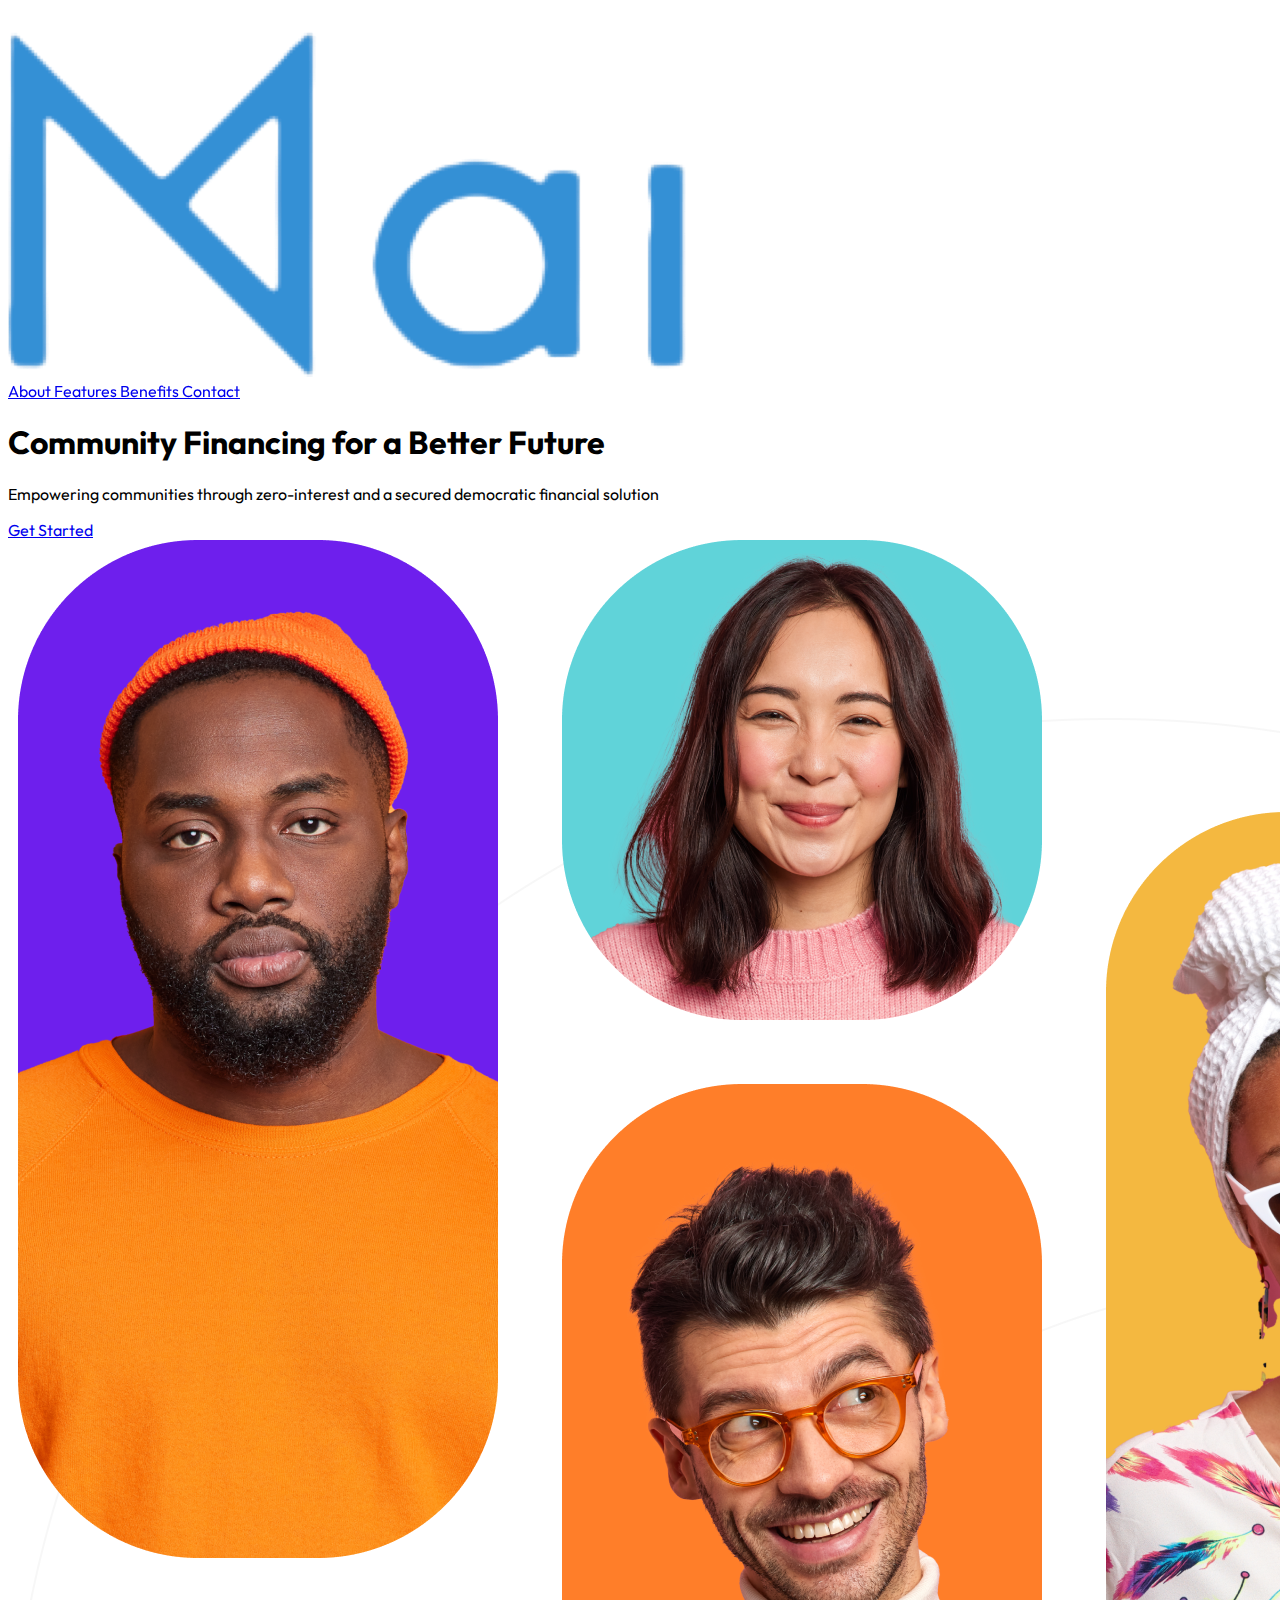
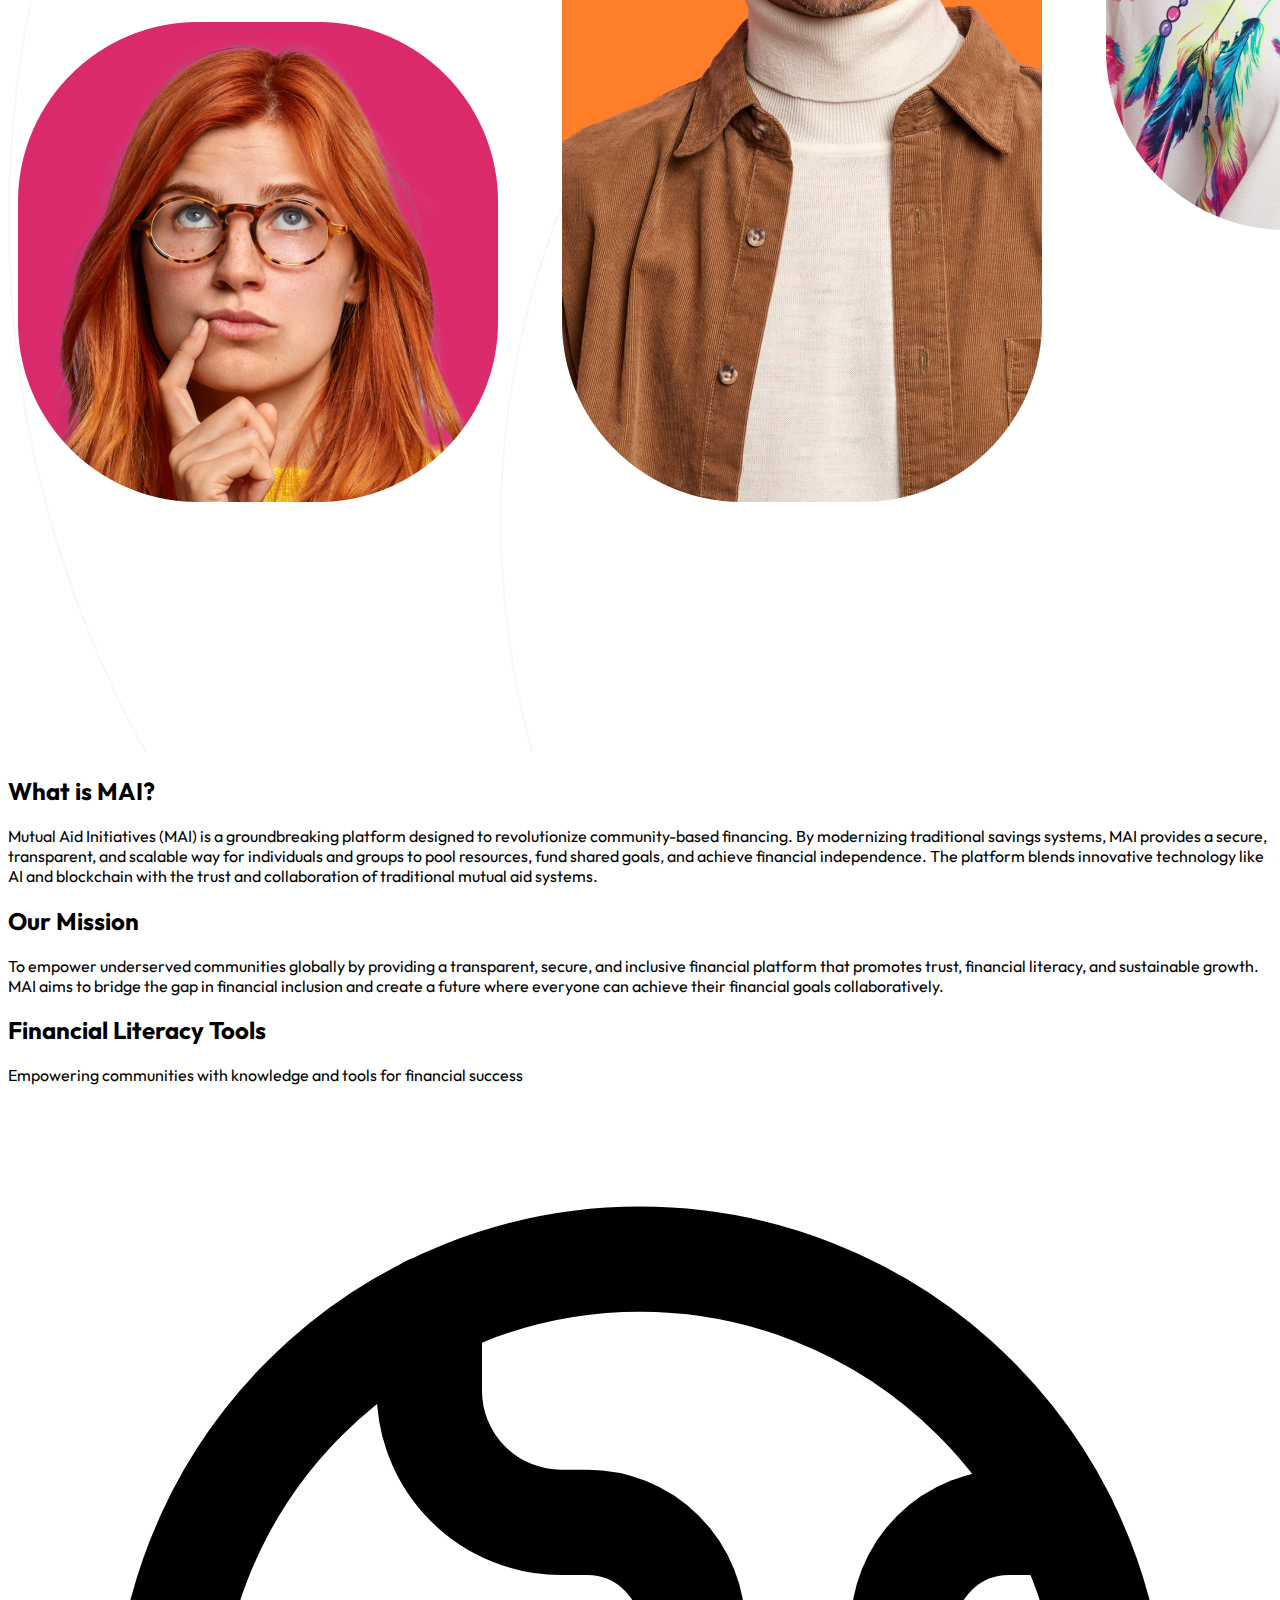
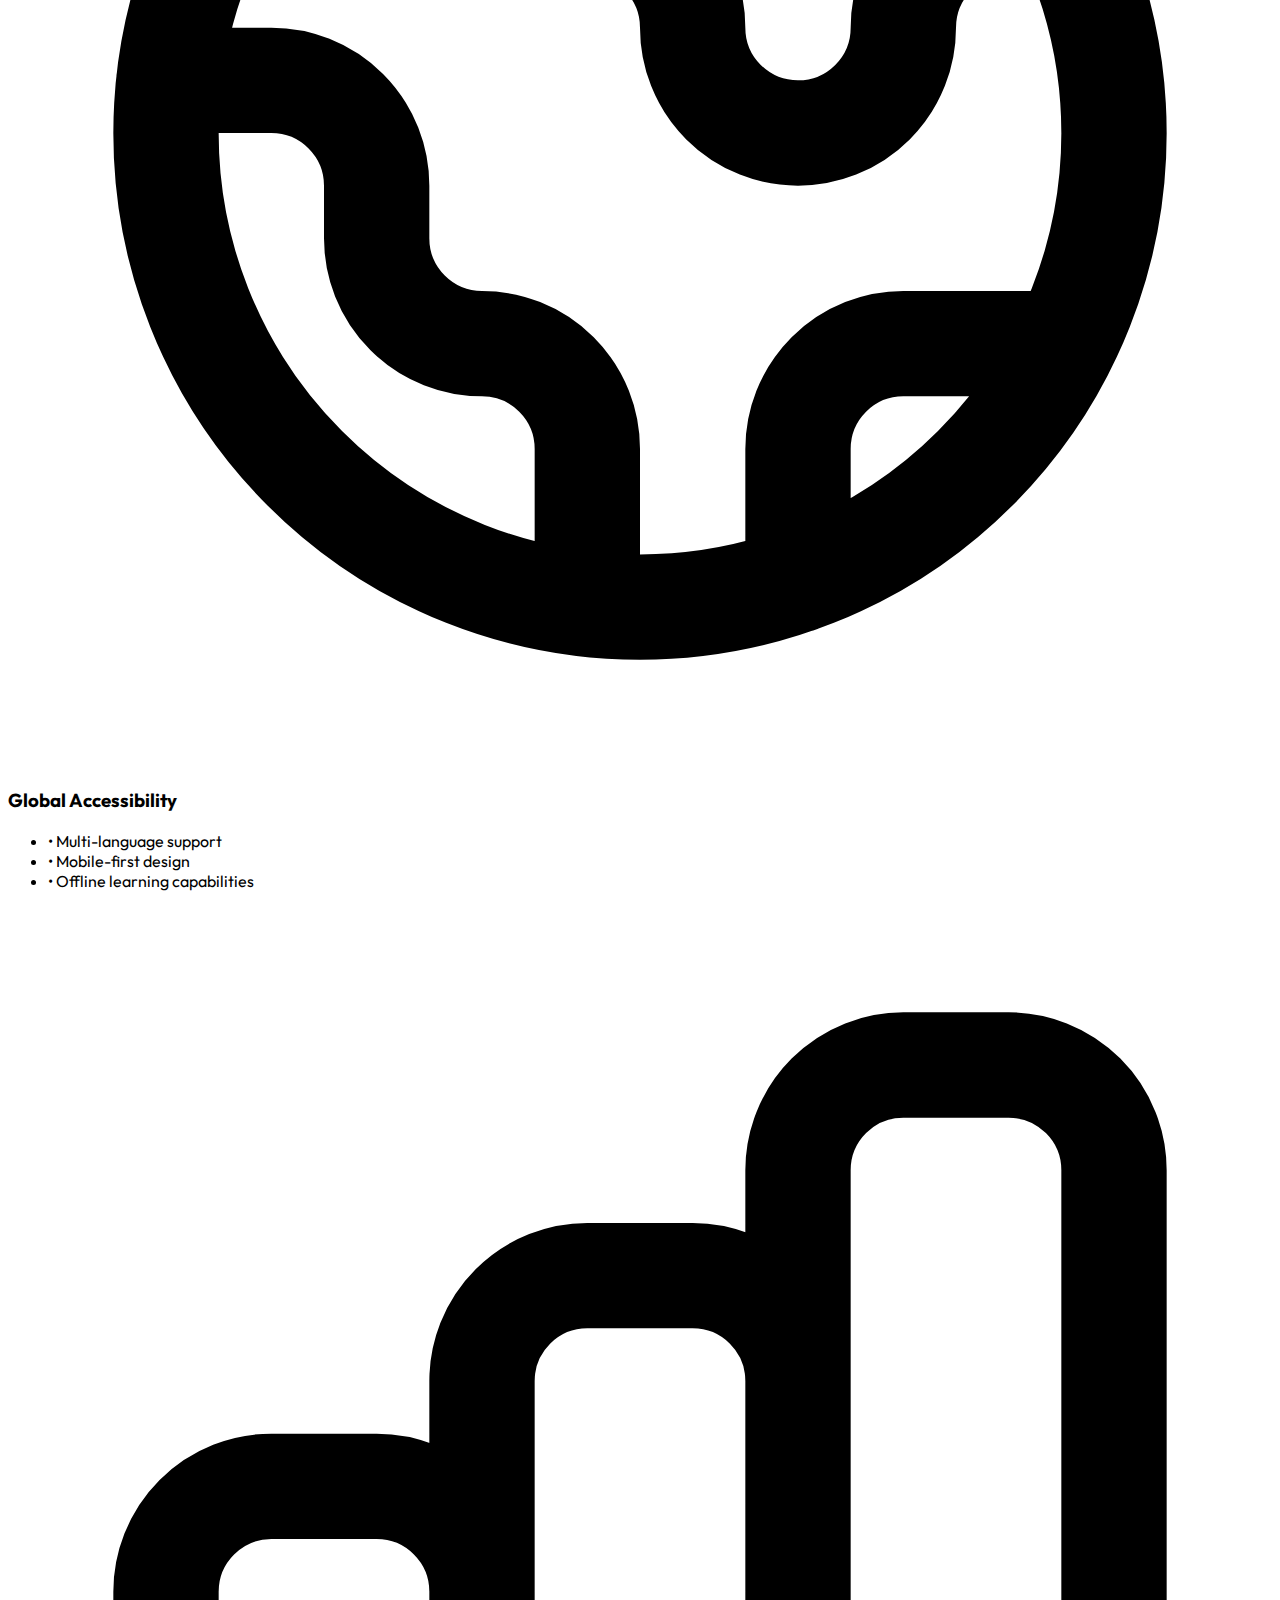
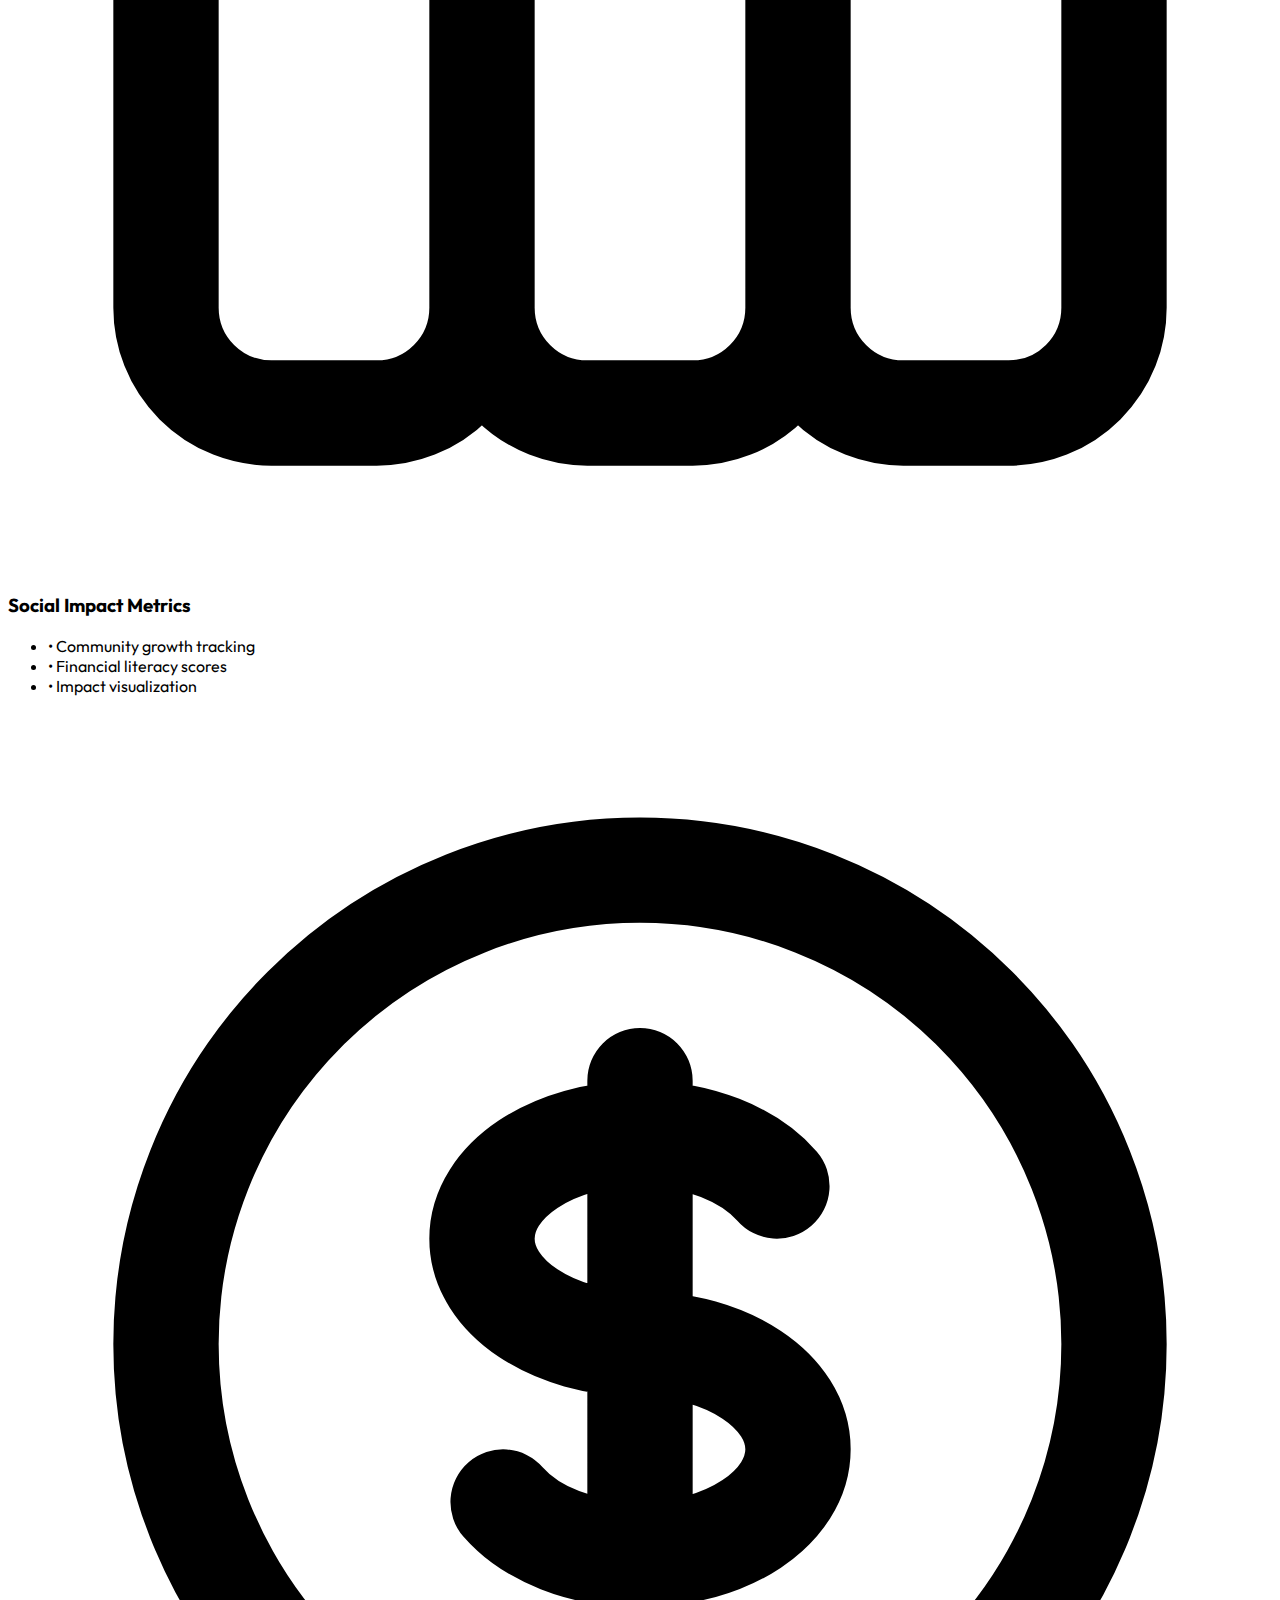
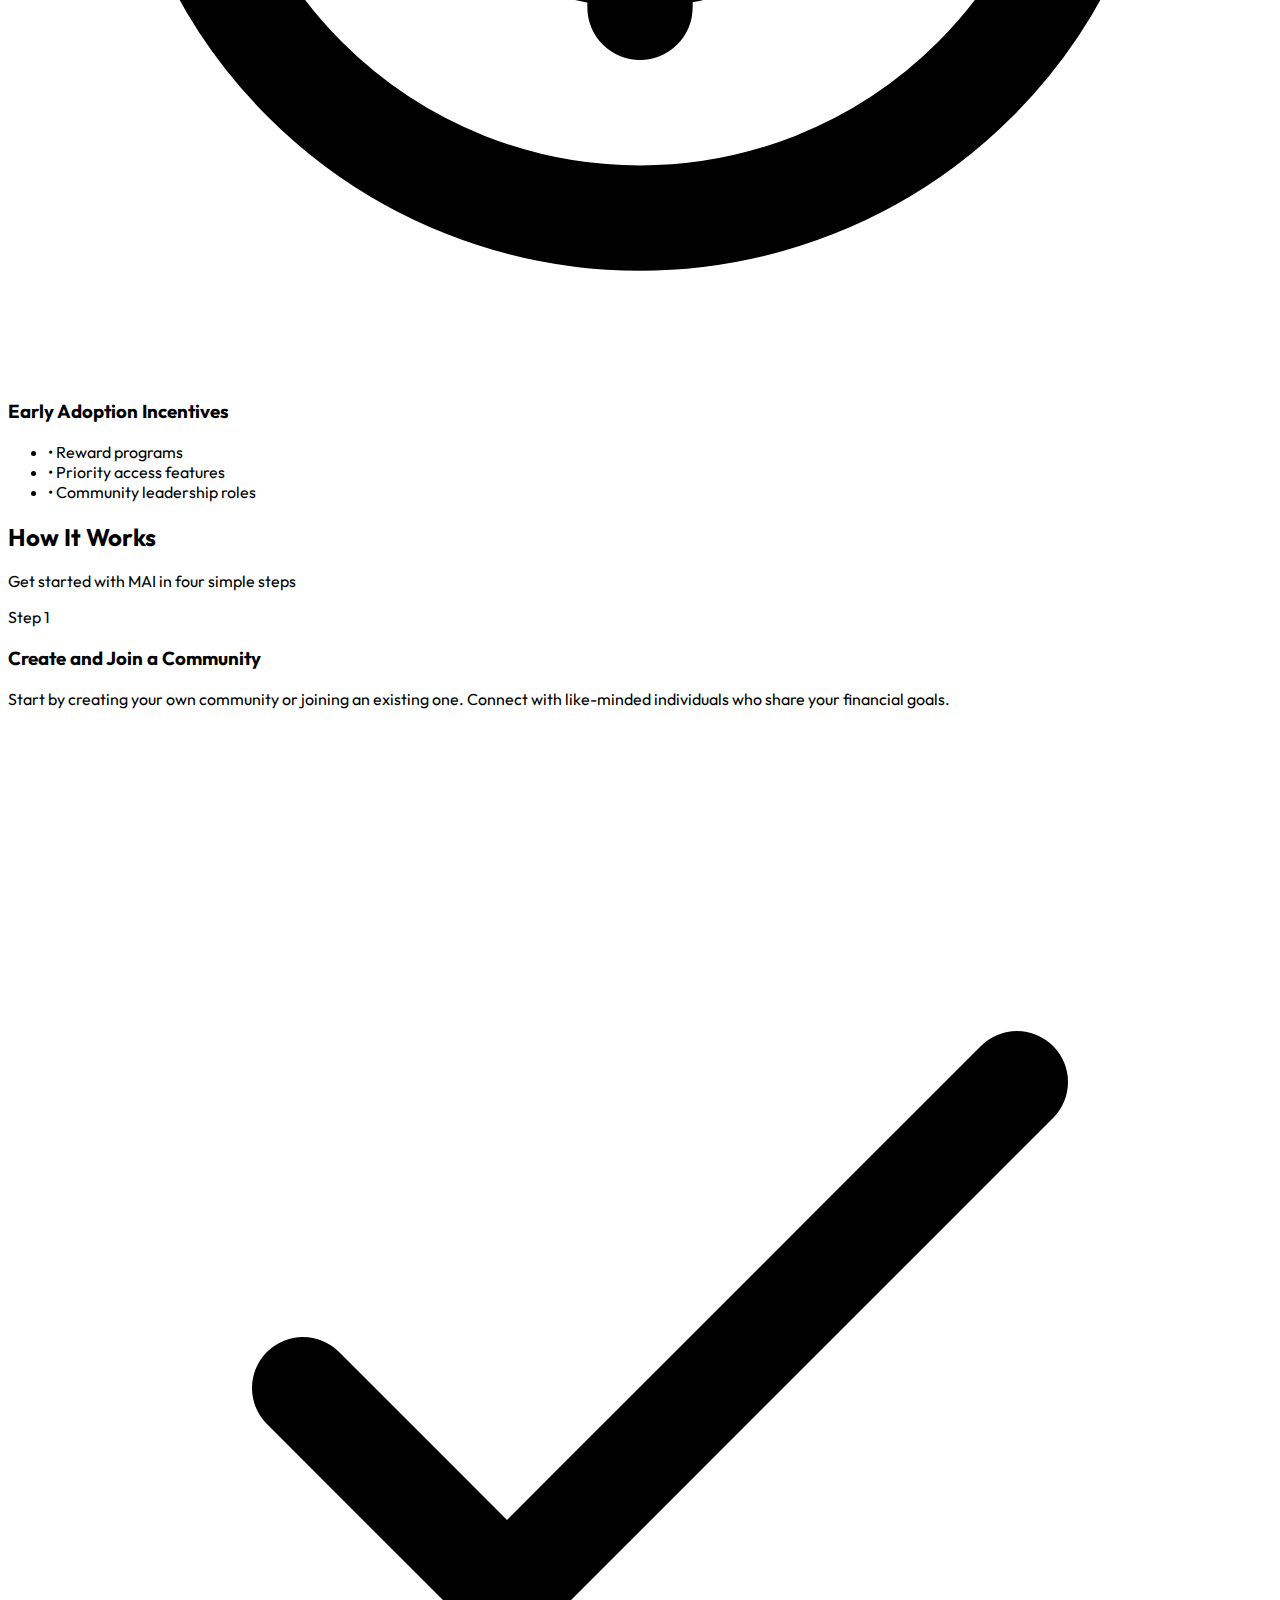
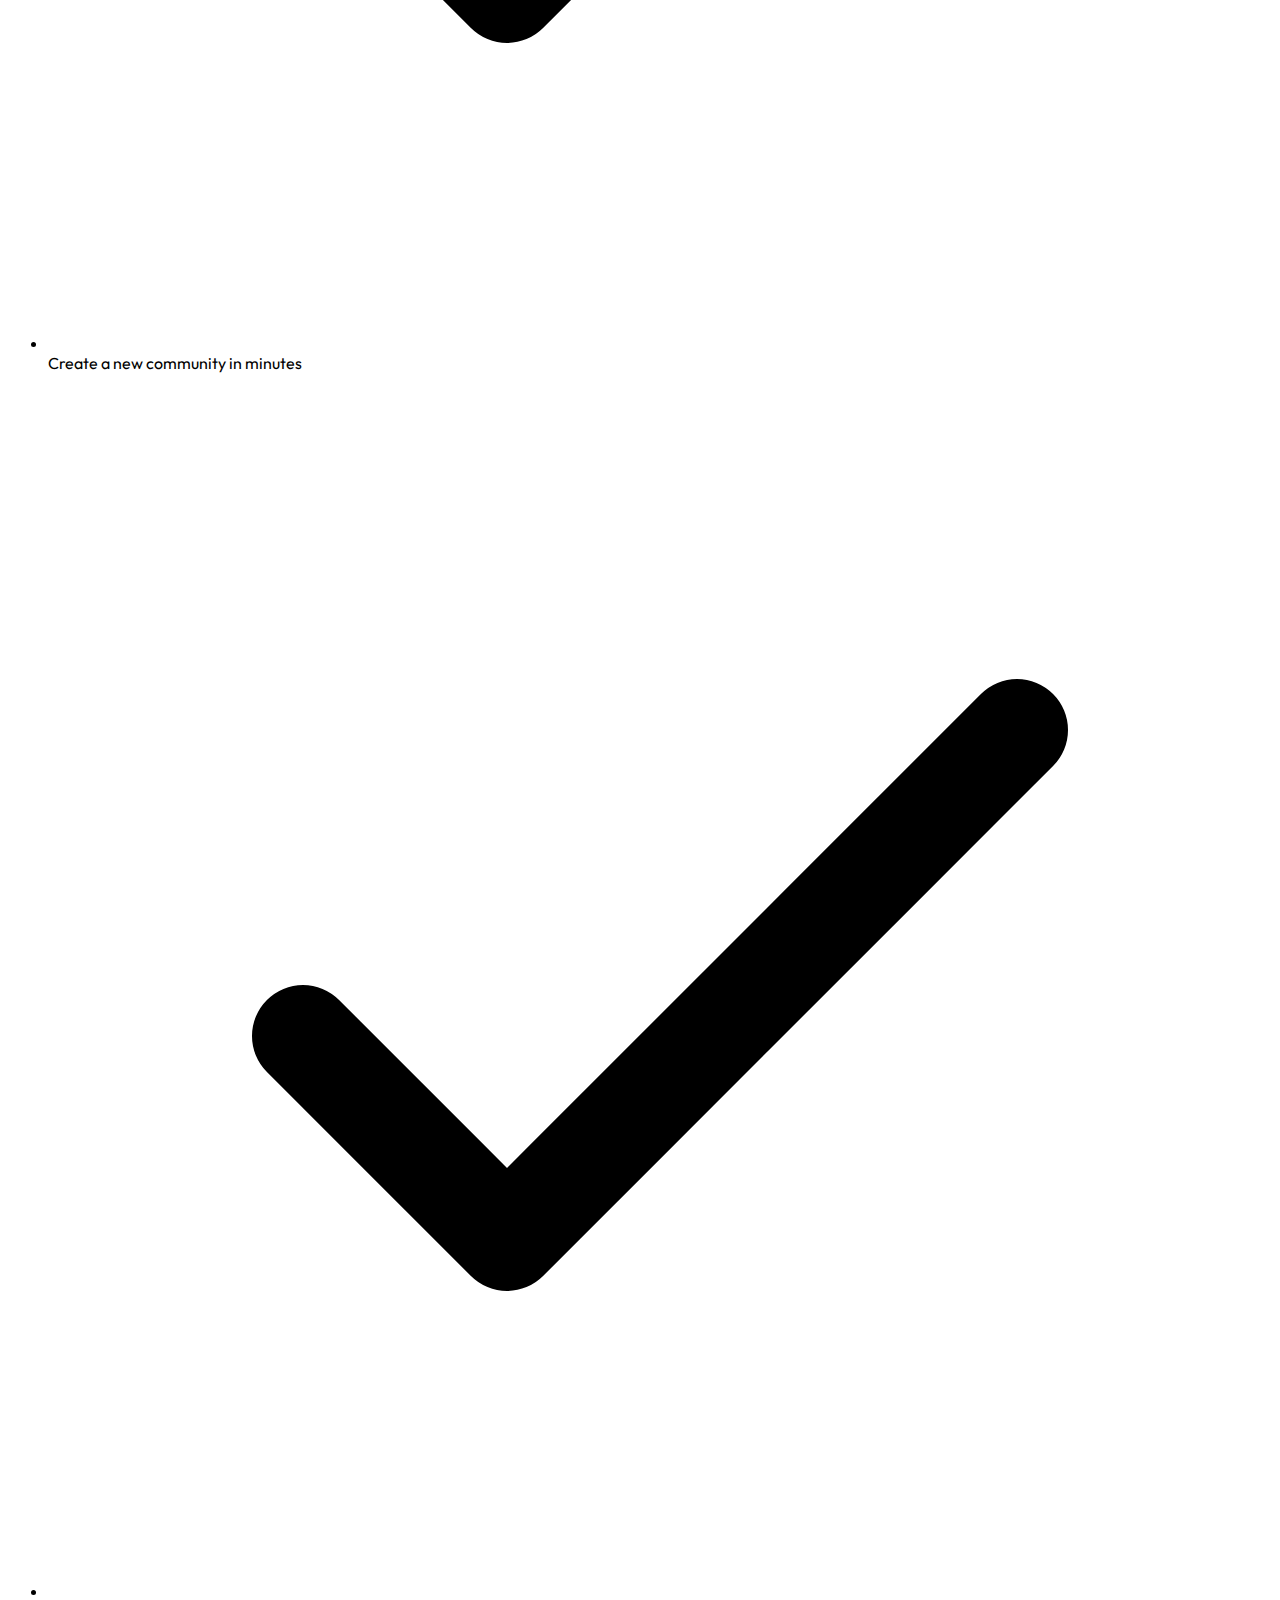
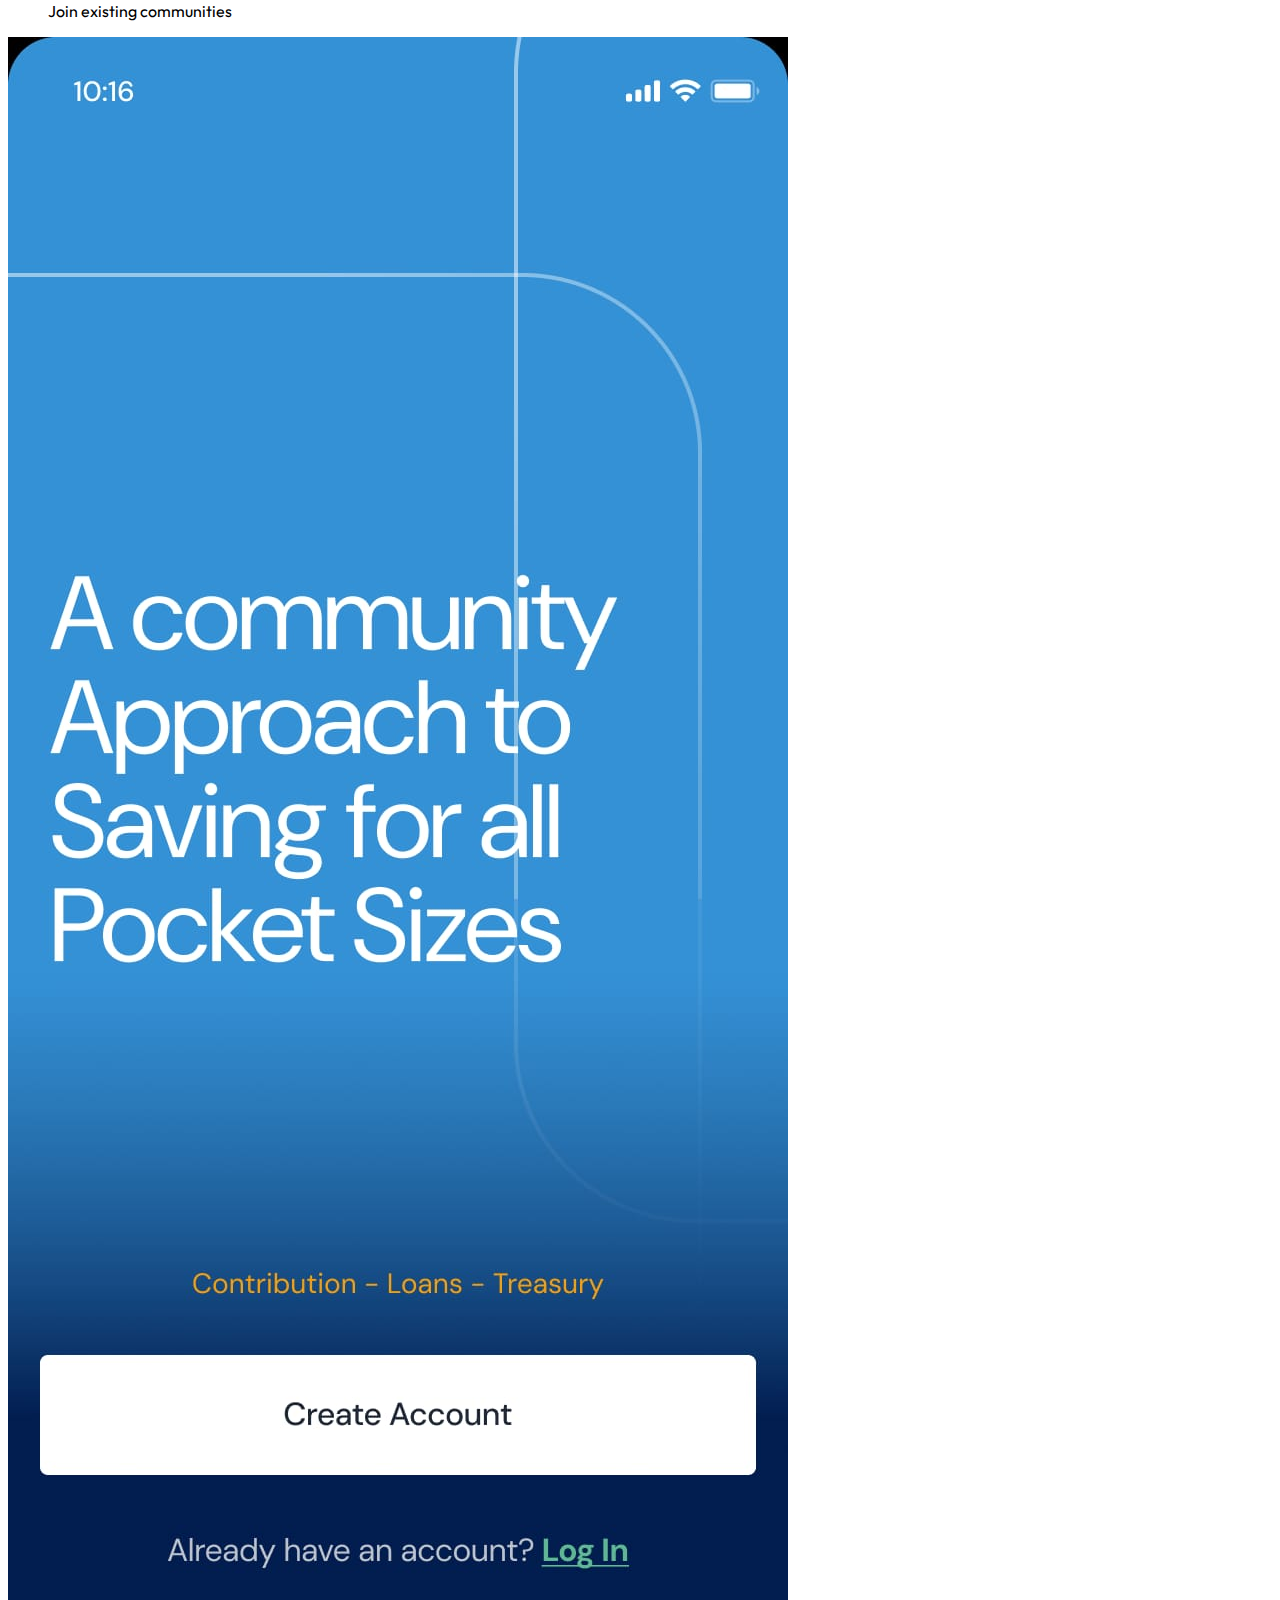
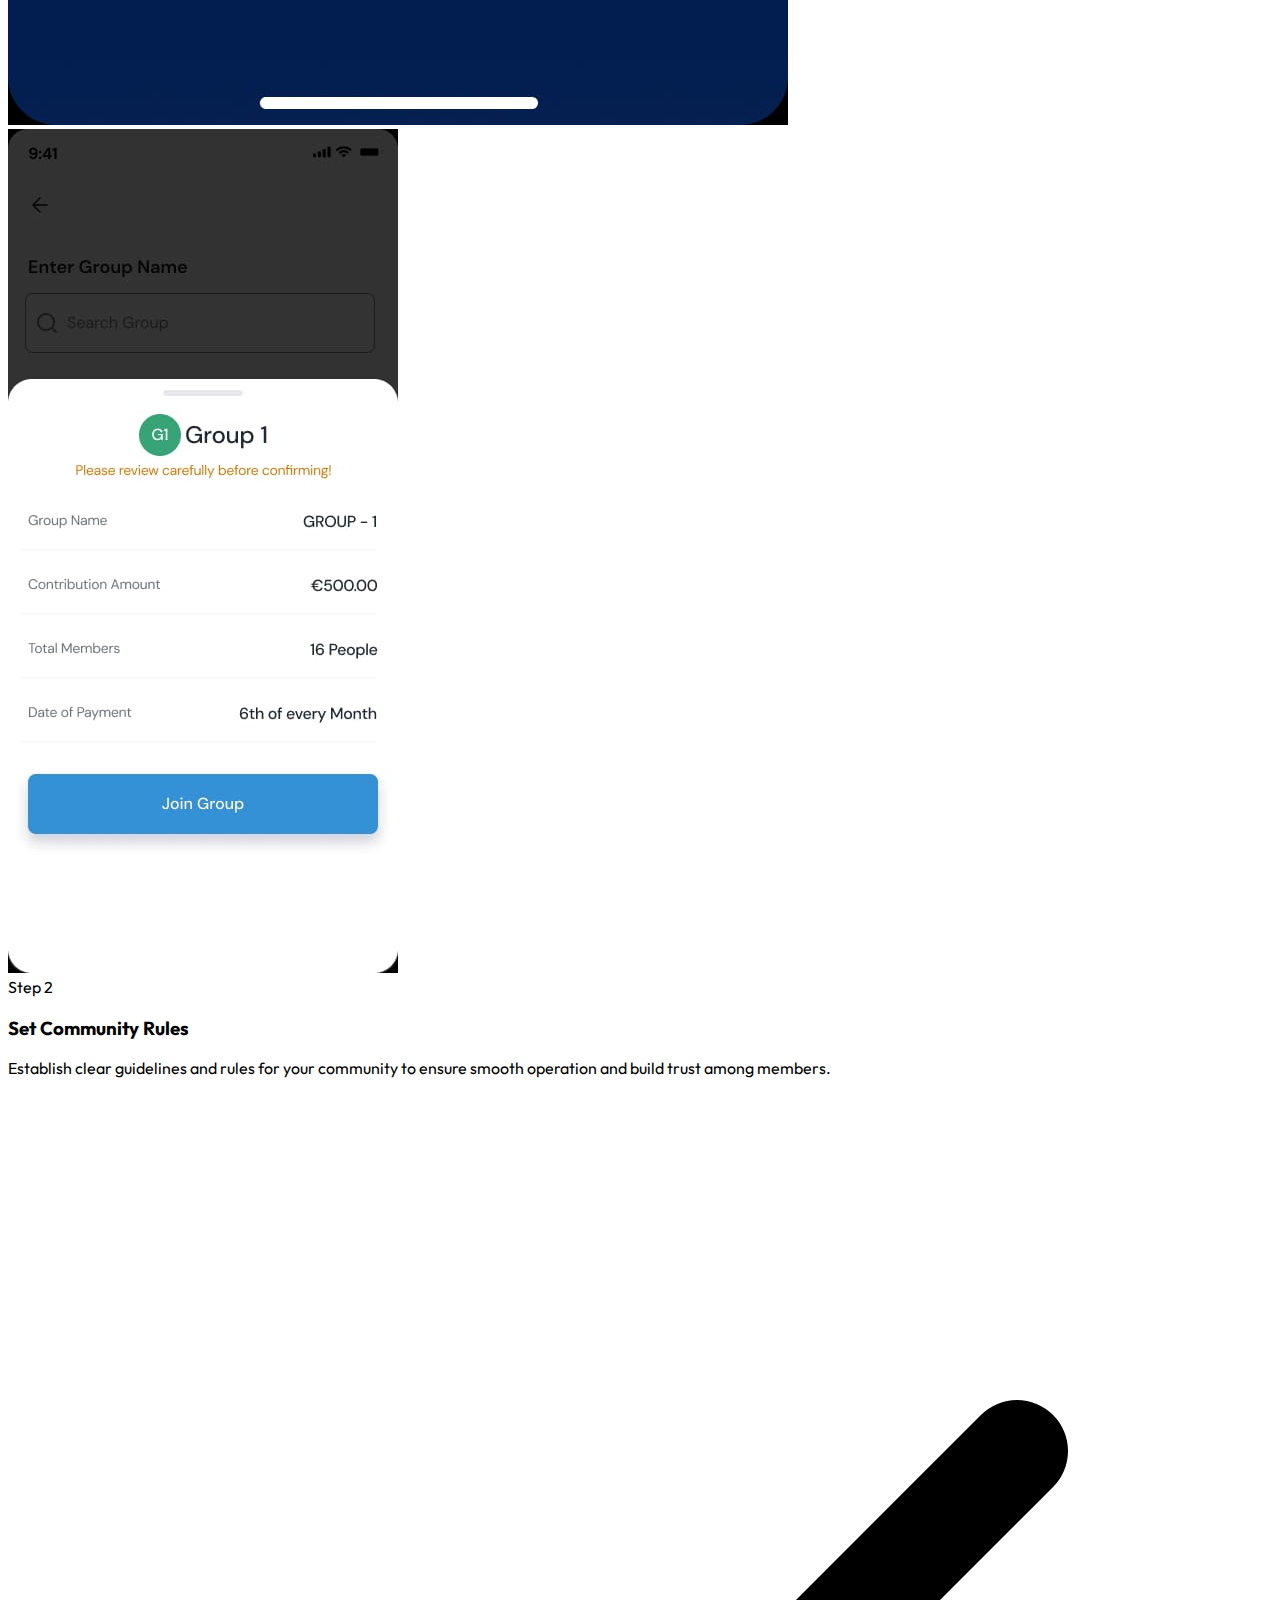
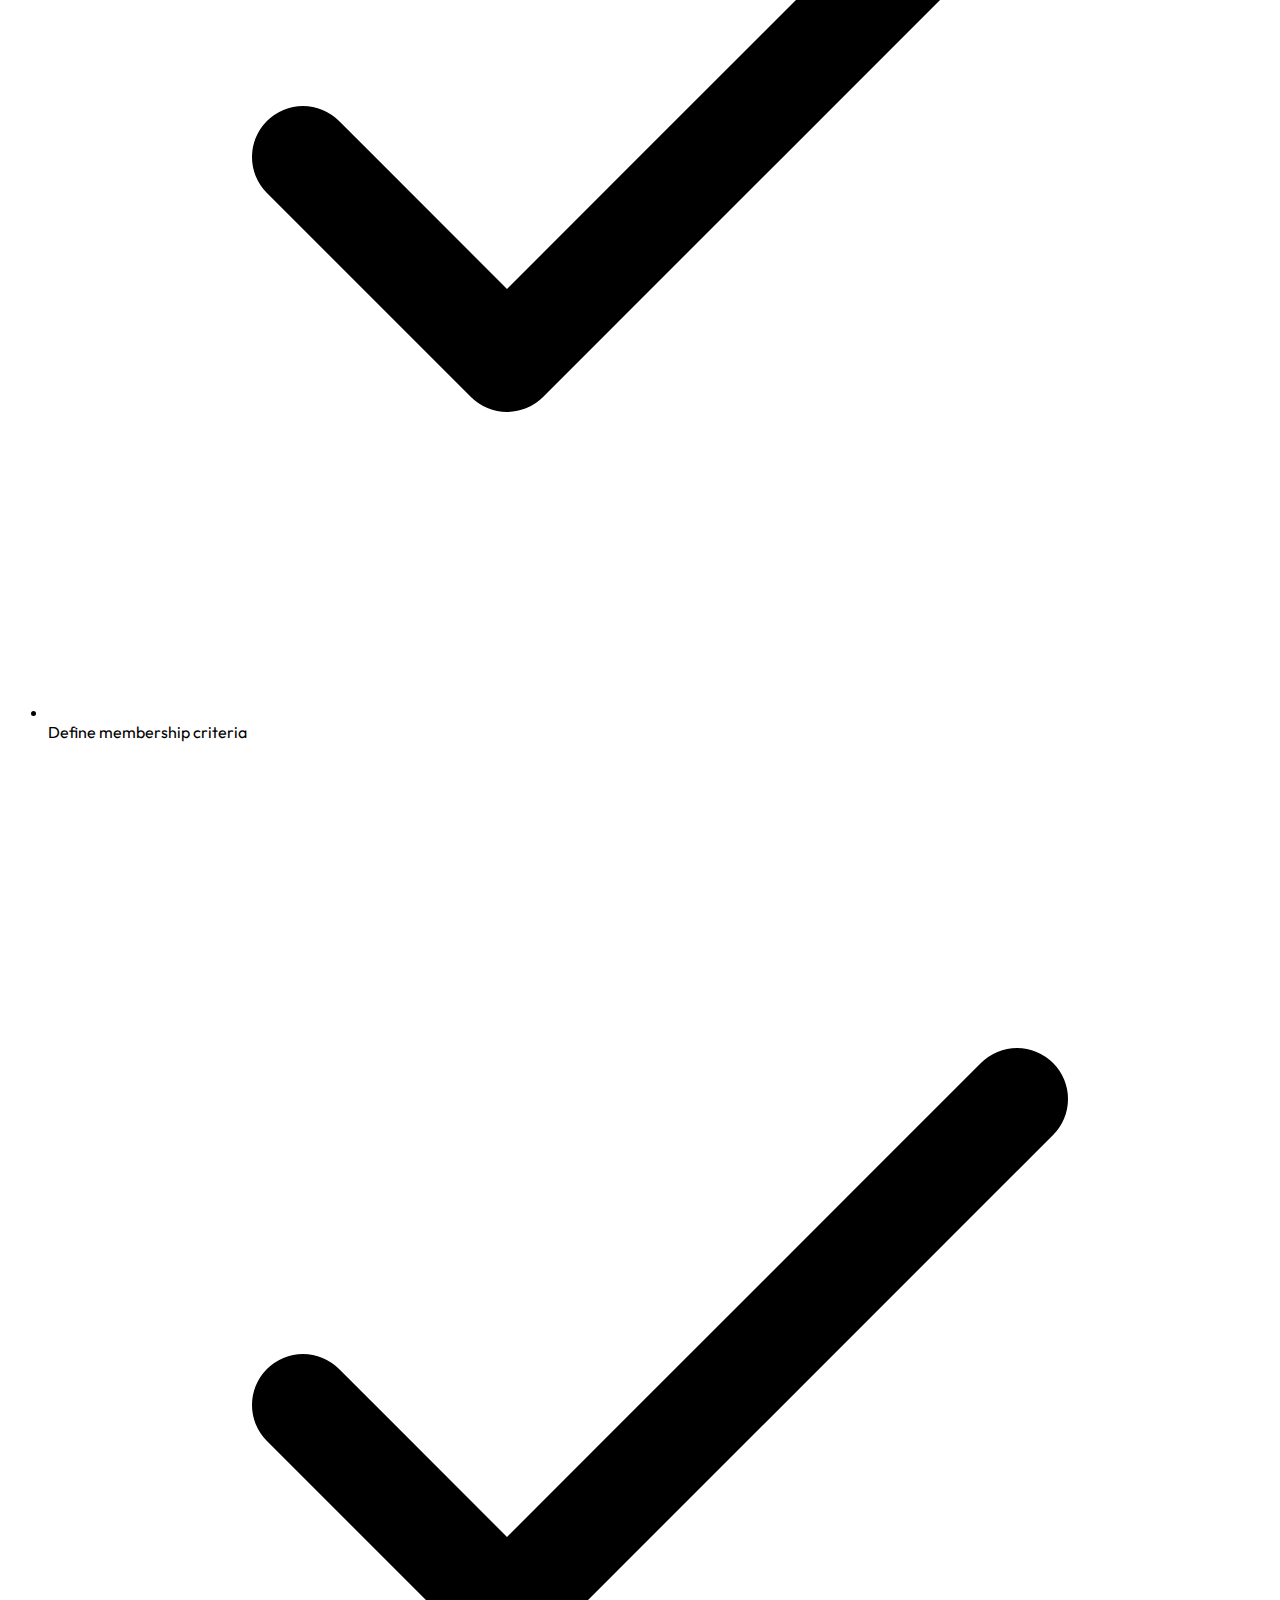
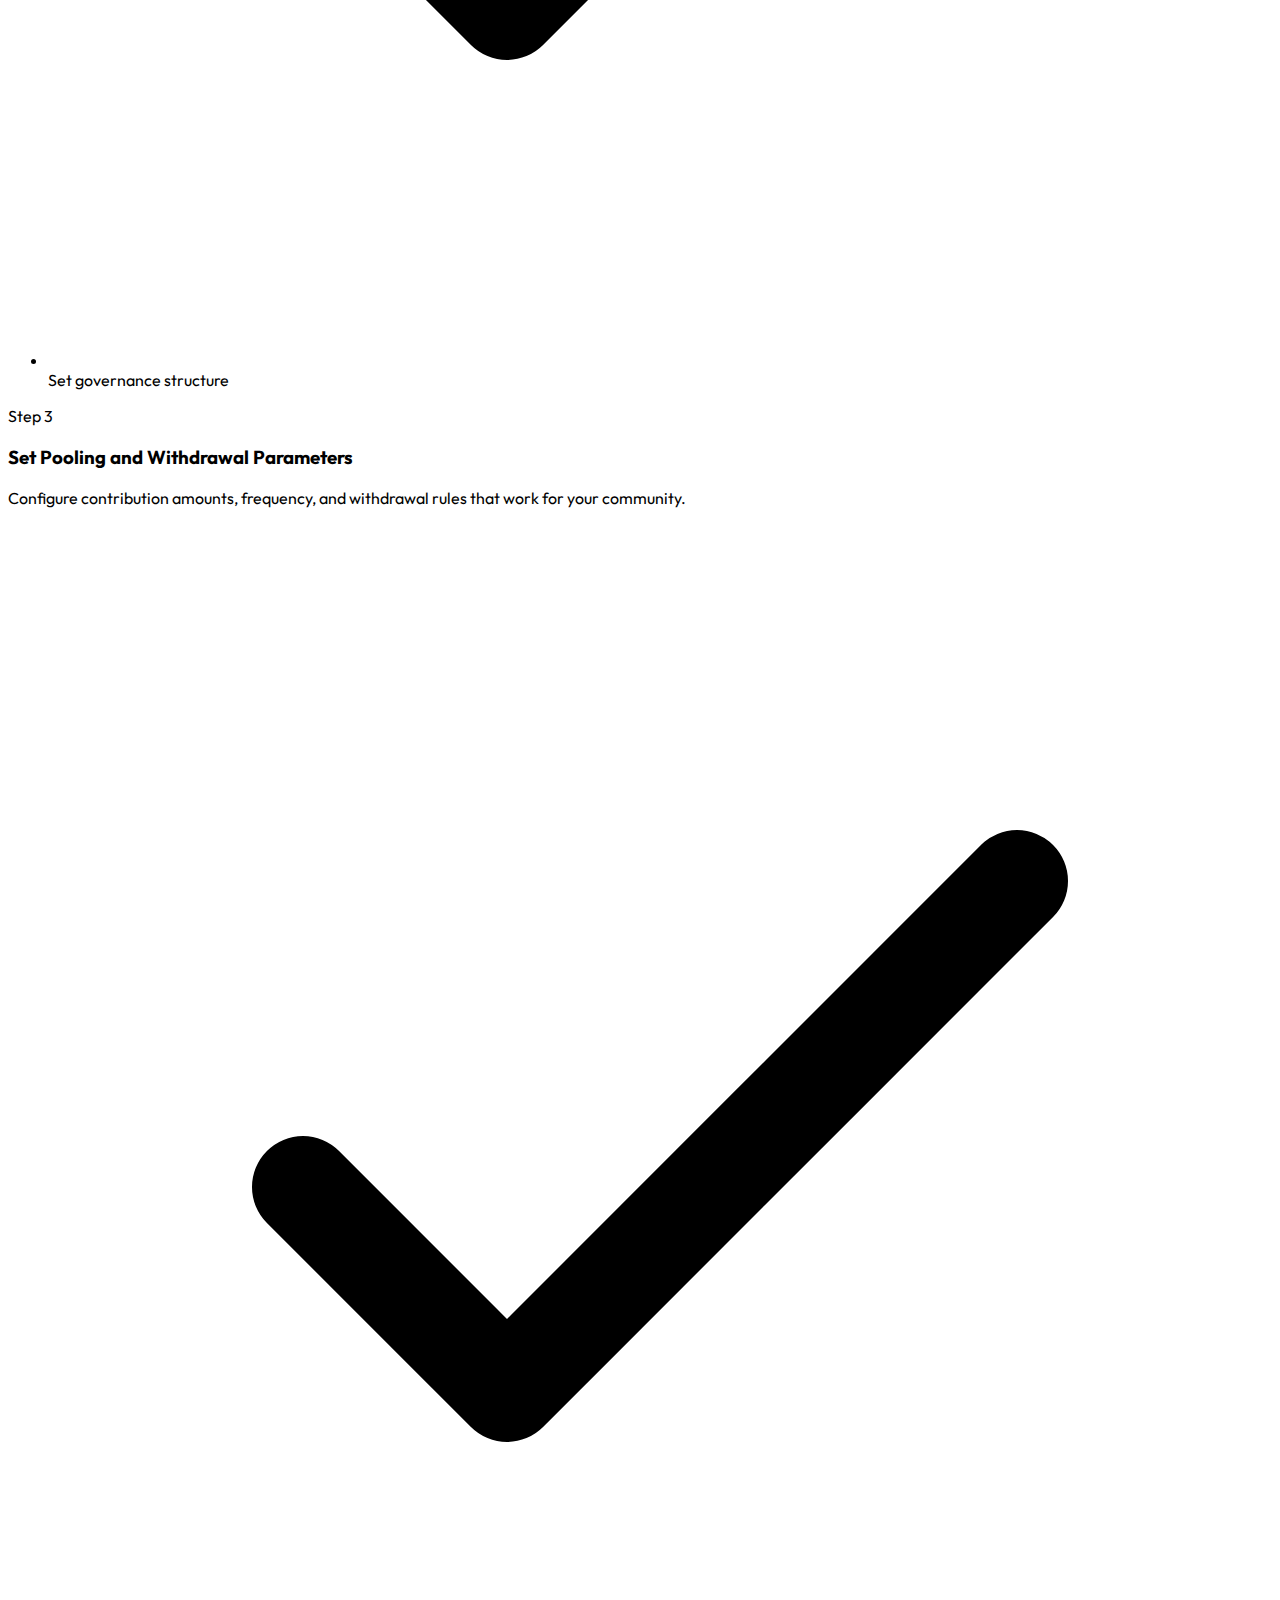
==== commit 2dfaae28: "changed hero section" ====
--- a/index.html
+++ b/index.html
@@ -126,40 +126,6 @@
     <!-- Add padding to the hero section to account for fixed navbar -->
     <div class="pt-16">
       <!-- Hero Section -->
-      <div class="relative h-screen">
-        <!-- Background Image with Overlay -->
-        <div class="absolute inset-0">
-          <img
-            src="/images/content.png"
-            alt="Community"
-            class="w-full h-full object-cover"
-          />
-          <div
-            class="absolute inset-0 bg-gradient-to-r from-black/70 to-black/50"
-          ></div>
-        </div>
-
-        <!-- Hero  Content -->
-        <div class="relative h-full flex items-center justify-center">
-          <div class="text-center px-4 sm:px-6 lg:px-8">
-            <h1
-              class="text-4xl sm:text-5xl md:text-6xl font-bold text-white mb-6"
-            >
-              Community Financing for a Better Future
-            </h1>
-            <p class="text-xl sm:text-2xl text-gray-200 mb-8 max-w-3xl mx-auto">
-              Empowering communities through zero-interest and a secured
-              democratic financial solution
-            </p>
-            <a
-              href="#"
-              class="bg-brand-600 text-white px-8 py-4 rounded-lg text-lg font-semibold hover:bg-brand-700 transition duration-300 ease-in-out transform hover:-translate-y-1"
-            >
-              Get Started
-            </a>
-          </div>
-        </div>
-      </div>
       <!-- Hero Section -->
       <div
         class="relative h-screen flex items-center justify-center bg-gradient-to-r from-blue-900 to-teal-500"
